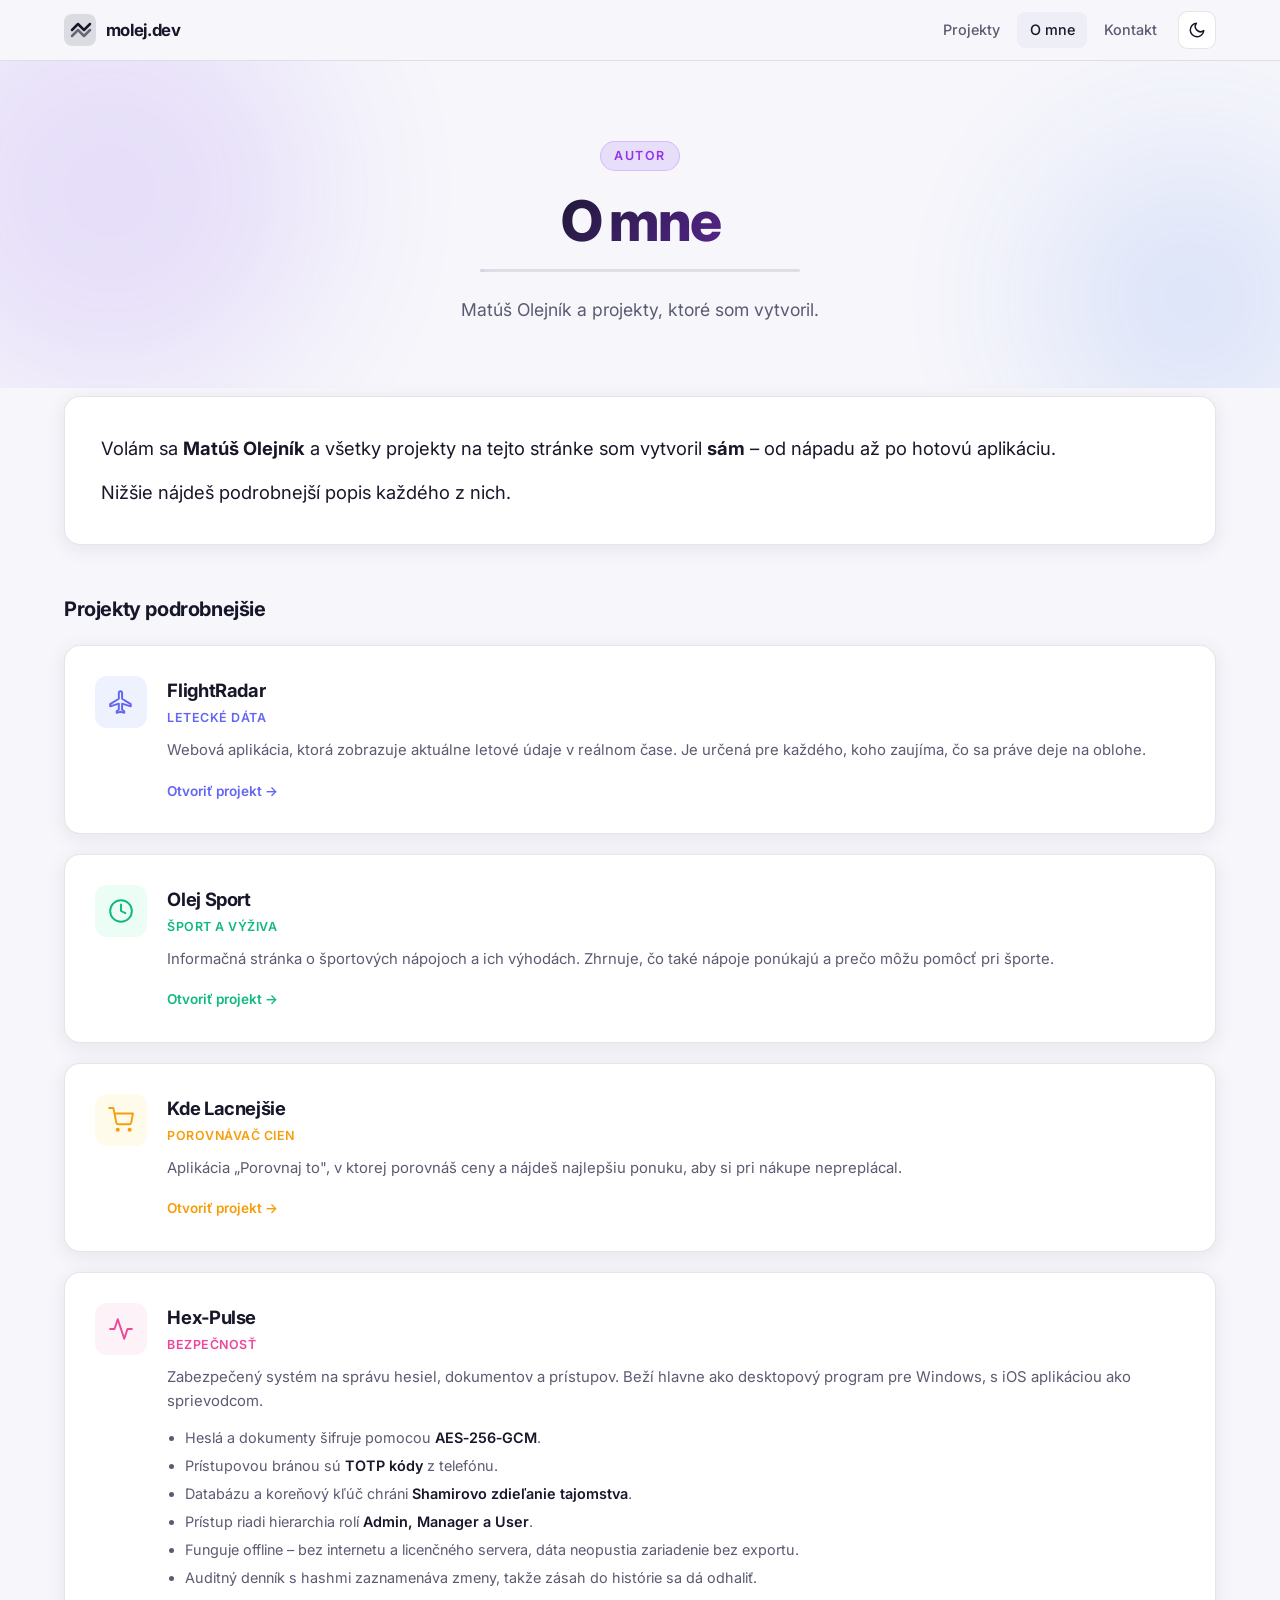
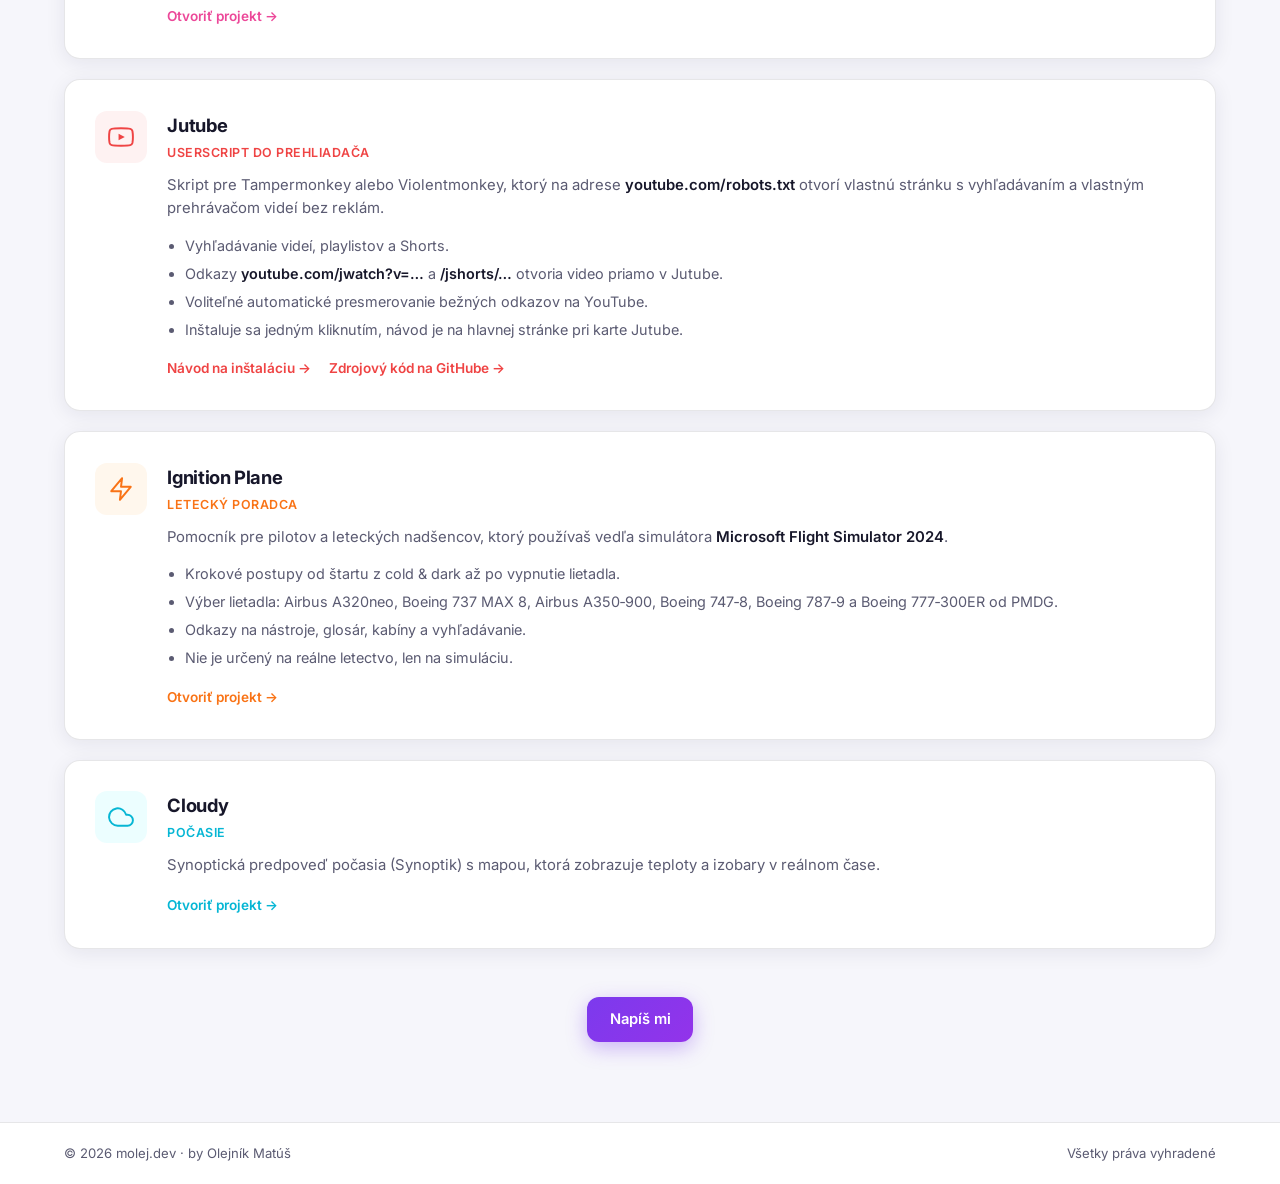
==== o-mne.html @ e2f73e8f "Move About to its own page with detailed project descriptions Co-Authored-By: Claude Sonnet 5.5 <nor" ====
<!DOCTYPE html>
<html lang="sk">
<head>
  <meta charset="UTF-8">
  <meta name="viewport" content="width=device-width, initial-scale=1">
  <title>O mne | molej.dev</title>
  <meta name="description" content="Matúš Olejník – autor všetkých projektov na molej.dev. Podrobný popis každého projektu.">
  <meta name="theme-color" content="#0f0f13">
  <script src="theme.js"></script>
  <link rel="icon" type="image/svg+xml" href="favicon.svg">
  <link rel="stylesheet" href="style.css">
  <link rel="preconnect" href="https://fonts.googleapis.com">
  <link href="https://fonts.googleapis.com/css2?family=Inter:wght@400;500;600;700;800&display=swap" rel="stylesheet">
</head>
<body class="about-page">

  <header>
    <div class="header-inner">
      <a class="header-logo" href="index.html" aria-label="molej.dev – domov">
        <svg width="32" height="32" viewBox="0 0 32 32" fill="none" xmlns="http://www.w3.org/2000/svg">
          <rect width="32" height="32" rx="8" fill="white" fill-opacity="0.15"/>
          <path d="M8 16L14 10L20 16L26 10" stroke="white" stroke-width="2.5" stroke-linecap="round" stroke-linejoin="round"/>
          <path d="M8 22L14 16L20 22L26 16" stroke="white" stroke-width="2.5" stroke-linecap="round" stroke-linejoin="round" opacity="0.6"/>
        </svg>
        <span>molej.dev</span>
      </a>
      <div class="header-right">
        <nav class="header-nav" aria-label="Hlavná navigácia">
          <a href="index.html#projekty">Projekty</a>
          <a href="o-mne.html" aria-current="page">O mne</a>
          <a href="index.html#kontakt">Kontakt</a>
        </nav>
        <button type="button" class="theme-toggle" id="theme-toggle" aria-label="Prepnúť svetlý/tmavý režim" title="Prepnúť svetlý/tmavý režim">
          <svg class="icon-sun" viewBox="0 0 24 24" fill="none" stroke="currentColor" stroke-width="2" stroke-linecap="round" stroke-linejoin="round">
            <circle cx="12" cy="12" r="4"/>
            <path d="M12 2v2M12 20v2M4.93 4.93l1.41 1.41M17.66 17.66l1.41 1.41M2 12h2M20 12h2M4.93 19.07l1.41-1.41M17.66 6.34l1.41-1.41"/>
          </svg>
          <svg class="icon-moon" viewBox="0 0 24 24" fill="none" stroke="currentColor" stroke-width="2" stroke-linecap="round" stroke-linejoin="round">
            <path d="M21 12.8A9 9 0 1 1 11.2 3a7 7 0 0 0 9.8 9.8z"/>
          </svg>
        </button>
      </div>
    </div>
  </header>

  <section class="hero">
    <div class="hero-inner">
      <p class="hero-label">Autor</p>
      <h1 class="hero-title">O mne</h1>
      <div class="pulse-line" aria-hidden="true"></div>
      <p class="hero-sub">Matúš Olejník a projekty, ktoré som vytvoril.</p>
    </div>
    <div class="hero-blob blob1"></div>
    <div class="hero-blob blob2"></div>
  </section>

  <main>
    <div class="container">

      <div class="about-box">
        <p class="about-lead">Volám sa <strong>Matúš Olejník</strong> a všetky projekty na tejto stránke som vytvoril <strong>sám</strong> – od nápadu až po hotovú aplikáciu.</p>
        <p class="about-lead">Nižšie nájdeš podrobnejší popis každého z nich.</p>
      </div>

      <h2 class="section-title">Projekty podrobnejšie</h2>

      <div class="detail-list">

        <!-- FlightRadar -->
        <article class="detail" id="flightradar" style="--icon-color: #6366f1;">
          <div class="card-icon" style="--icon-color: #6366f1; --icon-bg: #eef2ff;">
            <svg viewBox="0 0 24 24" fill="none" stroke="currentColor" stroke-width="1.8" stroke-linecap="round" stroke-linejoin="round">
              <path d="M21 16v-2l-8-5V3.5a1.5 1.5 0 0 0-3 0V9l-8 5v2l8-2.5V19l-2 1.5V22l3.5-1 3.5 1v-1.5L13 19v-5.5l8 2.5z"/>
            </svg>
          </div>
          <div>
            <h3>FlightRadar</h3>
            <span class="detail-tag">Letecké dáta</span>
            <p>Webová aplikácia, ktorá zobrazuje aktuálne letové údaje v reálnom čase. Je určená pre každého, koho zaujíma, čo sa práve deje na oblohe.</p>
            <div class="detail-links">
              <a class="card-link" href="https://flightradar8.pages.dev" target="_blank" rel="noopener">Otvoriť projekt →</a>
            </div>
          </div>
        </article>

        <!-- Olej Sport -->
        <article class="detail" id="olej-sport" style="--icon-color: #10b981;">
          <div class="card-icon" style="--icon-color: #10b981; --icon-bg: #ecfdf5;">
            <svg viewBox="0 0 24 24" fill="none" stroke="currentColor" stroke-width="1.8" stroke-linecap="round" stroke-linejoin="round">
              <path d="M12 2C6.48 2 2 6.48 2 12s4.48 10 10 10 10-4.48 10-10S17.52 2 12 2z"/>
              <path d="M12 6v6l4 2"/>
            </svg>
          </div>
          <div>
            <h3>Olej Sport</h3>
            <span class="detail-tag">Šport a výživa</span>
            <p>Informačná stránka o športových nápojoch a ich výhodách. Zhrnuje, čo také nápoje ponúkajú a prečo môžu pomôcť pri športe.</p>
            <div class="detail-links">
              <a class="card-link" href="https://olejsport.pages.dev" target="_blank" rel="noopener">Otvoriť projekt →</a>
            </div>
          </div>
        </article>

        <!-- Kde Lacnejšie -->
        <article class="detail" id="kde-lacnejsie" style="--icon-color: #f59e0b;">
          <div class="card-icon" style="--icon-color: #f59e0b; --icon-bg: #fffbeb;">
            <svg viewBox="0 0 24 24" fill="none" stroke="currentColor" stroke-width="1.8" stroke-linecap="round" stroke-linejoin="round">
              <circle cx="9" cy="21" r="1"/><circle cx="20" cy="21" r="1"/>
              <path d="M1 1h4l2.68 13.39a2 2 0 0 0 2 1.61h9.72a2 2 0 0 0 2-1.61L23 6H6"/>
            </svg>
          </div>
          <div>
            <h3>Kde Lacnejšie</h3>
            <span class="detail-tag">Porovnávač cien</span>
            <p>Aplikácia „Porovnaj to", v ktorej porovnáš ceny a nájdeš najlepšiu ponuku, aby si pri nákupe nepreplácal.</p>
            <div class="detail-links">
              <a class="card-link" href="https://porovnajto.pages.dev" target="_blank" rel="noopener">Otvoriť projekt →</a>
            </div>
          </div>
        </article>

        <!-- Hex-Pulse -->
        <article class="detail" id="hex-pulse" style="--icon-color: #ec4899;">
          <div class="card-icon" style="--icon-color: #ec4899; --icon-bg: #fdf2f8;">
            <svg viewBox="0 0 24 24" fill="none" stroke="currentColor" stroke-width="1.8" stroke-linecap="round" stroke-linejoin="round">
              <polyline points="22 12 18 12 15 21 9 3 6 12 2 12"/>
            </svg>
          </div>
          <div>
            <h3>Hex‑Pulse</h3>
            <span class="detail-tag">Bezpečnosť</span>
            <p>Zabezpečený systém na správu hesiel, dokumentov a prístupov. Beží hlavne ako desktopový program pre Windows, s iOS aplikáciou ako sprievodcom.</p>
            <ul>
              <li>Heslá a dokumenty šifruje pomocou <strong>AES‑256‑GCM</strong>.</li>
              <li>Prístupovou bránou sú <strong>TOTP kódy</strong> z telefónu.</li>
              <li>Databázu a koreňový kľúč chráni <strong>Shamirovo zdieľanie tajomstva</strong>.</li>
              <li>Prístup riadi hierarchia rolí <strong>Admin, Manager a User</strong>.</li>
              <li>Funguje offline – bez internetu a licenčného servera, dáta neopustia zariadenie bez exportu.</li>
              <li>Auditný denník s hashmi zaznamenáva zmeny, takže zásah do histórie sa dá odhaliť.</li>
            </ul>
            <div class="detail-links">
              <a class="card-link" href="https://hexpulse.pages.dev" target="_blank" rel="noopener">Otvoriť projekt →</a>
            </div>
          </div>
        </article>

        <!-- Jutube -->
        <article class="detail" id="jutube" style="--icon-color: #ef4444;">
          <div class="card-icon" style="--icon-color: #ef4444; --icon-bg: #fef2f2;">
            <svg viewBox="0 0 24 24" fill="none" stroke="currentColor" stroke-width="1.8" stroke-linecap="round" stroke-linejoin="round">
              <path d="M22.54 6.42a2.78 2.78 0 0 0-1.95-1.96C18.88 4 12 4 12 4s-6.88 0-8.59.46A2.78 2.78 0 0 0 1.46 6.42 29 29 0 0 0 1 12a29 29 0 0 0 .46 5.58 2.78 2.78 0 0 0 1.95 1.96C5.12 20 12 20 12 20s6.88 0 8.59-.46a2.78 2.78 0 0 0 1.95-1.96A29 29 0 0 0 23 12a29 29 0 0 0-.46-5.58z"/>
              <polygon points="9.75 15.02 15.5 12 9.75 8.98 9.75 15.02" fill="currentColor" stroke="none"/>
            </svg>
          </div>
          <div>
            <h3>Jutube</h3>
            <span class="detail-tag">Userscript do prehliadača</span>
            <p>Skript pre Tampermonkey alebo Violentmonkey, ktorý na adrese <strong>youtube.com/robots.txt</strong> otvorí vlastnú stránku s vyhľadávaním a vlastným prehrávačom videí bez reklám.</p>
            <ul>
              <li>Vyhľadávanie videí, playlistov a Shorts.</li>
              <li>Odkazy <strong>youtube.com/jwatch?v=…</strong> a <strong>/jshorts/…</strong> otvoria video priamo v Jutube.</li>
              <li>Voliteľné automatické presmerovanie bežných odkazov na YouTube.</li>
              <li>Inštaluje sa jedným kliknutím, návod je na hlavnej stránke pri karte Jutube.</li>
            </ul>
            <div class="detail-links">
              <a class="card-link" href="index.html#projekty">Návod na inštaláciu →</a>
              <a class="card-link" href="https://github.com/sewoofnk/JUTUBE" target="_blank" rel="noopener">Zdrojový kód na GitHube →</a>
            </div>
          </div>
        </article>

        <!-- Ignition Plane -->
        <article class="detail" id="ignition-plane" style="--icon-color: #f97316;">
          <div class="card-icon" style="--icon-color: #f97316; --icon-bg: #fff7ed;">
            <svg viewBox="0 0 24 24" fill="none" stroke="currentColor" stroke-width="1.8" stroke-linecap="round" stroke-linejoin="round">
              <path d="M13 2L3 14h9l-1 8 10-12h-9l1-8z"/>
            </svg>
          </div>
          <div>
            <h3>Ignition Plane</h3>
            <span class="detail-tag">Letecký poradca</span>
            <p>Pomocník pre pilotov a leteckých nadšencov, ktorý používaš vedľa simulátora <strong>Microsoft Flight Simulator 2024</strong>.</p>
            <ul>
              <li>Krokové postupy od štartu z cold &amp; dark až po vypnutie lietadla.</li>
              <li>Výber lietadla: Airbus A320neo, Boeing 737 MAX 8, Airbus A350‑900, Boeing 747‑8, Boeing 787‑9 a Boeing 777‑300ER od PMDG.</li>
              <li>Odkazy na nástroje, glosár, kabíny a vyhľadávanie.</li>
              <li>Nie je určený na reálne letectvo, len na simuláciu.</li>
            </ul>
            <div class="detail-links">
              <a class="card-link" href="https://ignition8.pages.dev/" target="_blank" rel="noopener">Otvoriť projekt →</a>
            </div>
          </div>
        </article>

        <!-- Cloudy -->
        <article class="detail" id="cloudy" style="--icon-color: #06b6d4;">
          <div class="card-icon" style="--icon-color: #06b6d4; --icon-bg: #ecfeff;">
            <svg viewBox="0 0 24 24" fill="none" stroke="currentColor" stroke-width="1.8" stroke-linecap="round" stroke-linejoin="round">
              <path d="M18 10h-1.26A8 8 0 1 0 9 20h9a5 5 0 0 0 0-10z"/>
            </svg>
          </div>
          <div>
            <h3>Cloudy</h3>
            <span class="detail-tag">Počasie</span>
            <p>Synoptická predpoveď počasia (Synoptik) s mapou, ktorá zobrazuje teploty a izobary v reálnom čase.</p>
            <div class="detail-links">
              <a class="card-link" href="https://cloudy8.pages.dev/#m=icon_eu&r=latest&l=temperature&lv=sfc&o=isobars&v=19.60,48.70,5.40" target="_blank" rel="noopener">Otvoriť projekt →</a>
            </div>
          </div>
        </article>

      </div>

      <div class="about-cta">
        <a class="btn btn-primary" href="index.html#kontakt">Napíš mi</a>
      </div>

    </div>
  </main>

  <footer>
    <div class="container footer-inner">
      <span>© 2026 molej.dev · by Olejník Matúš</span>
      <span>Všetky práva vyhradené</span>
    </div>
  </footer>

</body>
</html>
---- style.css ----
/* ================================================
   Global reset & base
   ================================================ */
*, *::before, *::after {
  box-sizing: border-box;
  margin: 0;
  padding: 0;
}

:root {
  --clr-bg: #0f0f13;
  --clr-surface: #18181f;
  --clr-surface-2: #21212b;
  --clr-border: rgba(255,255,255,0.07);
  --clr-text: #f1f1f5;
  --clr-muted: #9090a8;
  --clr-accent: #7c3aed;
  --clr-accent-2: #a855f7;
  --radius: 1rem;
  --shadow-card: 0 4px 24px rgba(0,0,0,0.4);
  --shadow-card-hover: 0 16px 40px rgba(0,0,0,0.5);
  --clr-header-bg: rgba(15, 15, 19, 0.85);
  --clr-border-hover: rgba(255,255,255,0.14);
  --clr-line: rgba(255,255,255,0.1);
  --hero-title-from: #fff;
  --pulse-core: #fff;
  --blob-opacity: 0.18;
  color-scheme: dark;
}

:root[data-theme="light"] {
  --clr-bg: #f6f6fb;
  --clr-surface: #ffffff;
  --clr-surface-2: #eeeef6;
  --clr-border: rgba(15,15,35,0.1);
  --clr-text: #17172a;
  --clr-muted: #5b5b72;
  --clr-accent: #7c3aed;
  --clr-accent-2: #9333ea;
  --shadow-card: 0 4px 20px rgba(30,30,70,0.08);
  --shadow-card-hover: 0 16px 36px rgba(30,30,70,0.16);
  --clr-header-bg: rgba(246, 246, 251, 0.85);
  --clr-border-hover: rgba(15,15,35,0.2);
  --clr-line: rgba(15,15,35,0.1);
  --hero-title-from: #17172a;
  --pulse-core: #c084fc;
  --blob-opacity: 0.12;
  color-scheme: light;
}

html {
  scroll-behavior: smooth;
  scroll-padding-top: 80px;
}

body {
  font-family: 'Inter', system-ui, -apple-system, sans-serif;
  background: var(--clr-bg);
  color: var(--clr-text);
  line-height: 1.6;
  min-height: 100vh;
  display: flex;
  flex-direction: column;
}

.container {
  max-width: 1200px;
  margin: 0 auto;
  padding: 0 1.5rem;
}

/* ================================================
   Header
   ================================================ */
header {
  position: sticky;
  top: 0;
  z-index: 100;
  background: var(--clr-header-bg);
  backdrop-filter: blur(14px);
  border-bottom: 1px solid var(--clr-border);
}

.header-inner {
  max-width: 1200px;
  margin: 0 auto;
  padding: 0 1.5rem;
  height: 60px;
  display: flex;
  align-items: center;
}

.header-logo {
  display: flex;
  align-items: center;
  gap: 0.6rem;
  font-weight: 700;
  font-size: 1.05rem;
  color: var(--clr-text);
  letter-spacing: -0.02em;
  text-decoration: none;
}

.header-inner {
  justify-content: space-between;
  gap: 1rem;
}

.header-logo svg rect { fill: currentColor; fill-opacity: 0.12; }
.header-logo svg path { stroke: currentColor; }

.header-right {
  display: flex;
  align-items: center;
  gap: 0.5rem;
}

.header-nav {
  display: flex;
  gap: 0.25rem;
}

.theme-toggle {
  display: inline-flex;
  align-items: center;
  justify-content: center;
  width: 38px;
  height: 38px;
  background: var(--clr-surface);
  border: 1px solid var(--clr-border);
  border-radius: 0.6rem;
  color: var(--clr-text);
  cursor: pointer;
  transition: background 0.2s ease, border-color 0.2s ease;
}

.theme-toggle:hover {
  background: var(--clr-surface-2);
  border-color: var(--clr-border-hover);
}

.theme-toggle svg { width: 18px; height: 18px; }
.theme-toggle .icon-sun { display: none; }
:root[data-theme="dark"] .theme-toggle .icon-sun,
:root:not([data-theme]) .theme-toggle .icon-sun { display: block; }
:root[data-theme="dark"] .theme-toggle .icon-moon,
:root:not([data-theme]) .theme-toggle .icon-moon { display: none; }

.header-nav a {
  font-size: 0.9rem;
  font-weight: 500;
  color: var(--clr-muted);
  text-decoration: none;
  padding: 0.4rem 0.8rem;
  border-radius: 0.5rem;
  transition: color 0.2s ease, background 0.2s ease;
}

.header-nav a:hover {
  color: var(--clr-text);
  background: var(--clr-surface-2);
}

a:focus-visible,
button:focus-visible {
  outline: 2px solid var(--clr-accent-2);
  outline-offset: 3px;
  border-radius: 0.4rem;
}

/* ================================================
   Hero
   ================================================ */
.hero {
  position: relative;
  overflow: hidden;
  padding: 5rem 1.5rem 4rem;
  text-align: center;
}

.hero-inner {
  position: relative;
  z-index: 1;
  max-width: 640px;
  margin: 0 auto;
}

.hero-label {
  display: inline-block;
  font-size: 0.78rem;
  font-weight: 600;
  letter-spacing: 0.12em;
  text-transform: uppercase;
  color: var(--clr-accent-2);
  background: rgba(124, 58, 237, 0.12);
  border: 1px solid rgba(168, 85, 247, 0.25);
  padding: 0.25rem 0.85rem;
  border-radius: 999px;
  margin-bottom: 1.25rem;
}

.hero-title {
  font-size: clamp(2.2rem, 6vw, 3.5rem);
  font-weight: 800;
  letter-spacing: -0.04em;
  line-height: 1.1;
  background: linear-gradient(135deg, var(--hero-title-from) 30%, var(--clr-accent-2));
  -webkit-background-clip: text;
  -webkit-text-fill-color: transparent;
  background-clip: text;
  margin-bottom: 1rem;
}

.hero-sub {
  font-size: clamp(0.98rem, 2.4vw, 1.1rem);
  color: var(--clr-muted);
  max-width: 480px;
  margin: 0 auto;
}

/* Pulse line under the title: a glow travels left -> right every 3 s */
.pulse-line {
  position: relative;
  width: min(320px, 70%);
  height: 3px;
  margin: 0 auto 1.5rem;
  border-radius: 999px;
  background: var(--clr-line);
  overflow: hidden;
}

.pulse-line::after {
  content: '';
  position: absolute;
  top: 0;
  bottom: 0;
  left: 0;
  width: 35%;
  border-radius: inherit;
  background: linear-gradient(90deg, transparent, var(--clr-accent-2), var(--pulse-core), var(--clr-accent-2), transparent);
  box-shadow: 0 0 12px var(--clr-accent-2);
  transform: translateX(-100%);
  animation: pulse-sweep 3s ease-in-out infinite;
}

@keyframes pulse-sweep {
  0%   { transform: translateX(-100%); }
  45%  { transform: translateX(300%); }
  100% { transform: translateX(300%); }
}

.hero-actions {
  display: flex;
  justify-content: center;
  flex-wrap: wrap;
  gap: 0.75rem;
  margin-top: 2rem;
}

.btn {
  display: inline-flex;
  align-items: center;
  justify-content: center;
  font-size: 0.92rem;
  font-weight: 600;
  text-decoration: none;
  padding: 0.7rem 1.4rem;
  border-radius: 0.75rem;
  transition: transform 0.2s ease, filter 0.2s ease, background 0.2s ease;
}

.btn:hover {
  transform: translateY(-2px);
}

.btn-primary {
  color: #fff;
  background: linear-gradient(135deg, var(--clr-accent), var(--clr-accent-2));
  box-shadow: 0 6px 20px rgba(124, 58, 237, 0.35);
}

.btn-primary:hover {
  filter: brightness(1.1);
}

.btn-ghost {
  color: var(--clr-text);
  background: var(--clr-surface);
  border: 1px solid var(--clr-border);
}

.btn-ghost:hover {
  background: var(--clr-surface-2);
}

.hero-stat {
  margin-top: 1.75rem;
  font-size: 0.82rem;
  color: var(--clr-muted);
}

.hero-stat strong {
  color: var(--clr-text);
  font-weight: 700;
}

.section-title {
  font-size: 1.25rem;
  font-weight: 700;
  letter-spacing: -0.02em;
  margin-bottom: 1.25rem;
}

/* About page */
.header-nav a[aria-current="page"] {
  color: var(--clr-text);
  background: var(--clr-surface-2);
}

.about-box {
  background: var(--clr-surface);
  border: 1px solid var(--clr-border);
  border-radius: var(--radius);
  box-shadow: var(--shadow-card);
  padding: clamp(1.4rem, 4vw, 2.25rem);
  max-width: 820px;
}

.about-lead {
  font-size: clamp(1rem, 2.4vw, 1.15rem);
  line-height: 1.65;
}

.about-lead strong,
.about-list strong {
  color: var(--clr-text);
  font-weight: 700;
}

.about-lead + .about-lead {
  margin-top: 0.9rem;
}

.about-page main {
  padding-top: 0.5rem;
}

.about-page .about-box {
  max-width: none;
  margin-bottom: 3rem;
}

.detail-list {
  display: grid;
  gap: 1.25rem;
}

.detail {
  display: grid;
  grid-template-columns: auto 1fr;
  gap: 1.25rem;
  background: var(--clr-surface);
  border: 1px solid var(--clr-border);
  border-radius: var(--radius);
  box-shadow: var(--shadow-card);
  padding: clamp(1.25rem, 3.5vw, 1.9rem);
  scroll-margin-top: 80px;
}

.detail .card-icon {
  margin-bottom: 0;
}

.detail h3 {
  font-size: 1.15rem;
  font-weight: 700;
  letter-spacing: -0.02em;
  margin-bottom: 0.15rem;
}

.detail-tag {
  display: block;
  font-size: 0.78rem;
  font-weight: 600;
  letter-spacing: 0.04em;
  text-transform: uppercase;
  color: var(--icon-color, var(--clr-accent-2));
  margin-bottom: 0.7rem;
}

.detail p {
  font-size: 0.93rem;
  color: var(--clr-muted);
}

.detail ul {
  margin: 0.8rem 0 0 1.1rem;
  font-size: 0.9rem;
  color: var(--clr-muted);
}

.detail li + li {
  margin-top: 0.3rem;
}

.detail strong {
  color: var(--clr-text);
  font-weight: 600;
}

.detail-links {
  display: flex;
  flex-wrap: wrap;
  gap: 1.1rem;
  margin-top: 1.1rem;
}

.about-cta {
  margin-top: 3rem;
  text-align: center;
}

@media (max-width: 600px) {
  .detail {
    grid-template-columns: 1fr;
    gap: 0.9rem;
  }
}

/* Touch devices: no sticky hover, instead a quick press effect */
@media (hover: none) {
  .card:hover {
    transform: none;
    box-shadow: var(--shadow-card);
    border-color: var(--clr-border);
  }

  .card:hover::before {
    opacity: 0;
  }

  .card:hover .card-link {
    gap: 0.35rem;
  }

  a.card {
    transition: transform 0.15s ease, box-shadow 0.15s ease;
  }

  a.card:active {
    transform: perspective(900px) rotateX(var(--rx, 0deg)) rotateY(var(--ry, 0deg)) scale(0.97);
    box-shadow: 0 2px 10px rgba(0,0,0,0.25);
  }

  a.card:active::before {
    opacity: 0.08;
  }

  .btn:hover {
    transform: none;
  }

  .btn:active,
  .download-btn:active,
  .theme-toggle:active {
    transform: scale(0.96);
  }
}

html {
  -webkit-tap-highlight-color: transparent;
}

a.card,
.card-toggle,
.btn,
.theme-toggle,
.contact-submit {
  touch-action: manipulation;
}

/* Lighter effects on small screens (cheaper to render on phones) */
@media (max-width: 600px) {
  .hero-blob {
    filter: blur(50px);
  }

  header {
    backdrop-filter: blur(8px);
  }
}

@media (prefers-reduced-motion: reduce) {
  html { scroll-behavior: auto; }

  .pulse-line::after {
    animation: none;
    transform: translateX(100%);
  }

  .card, .btn { transition: none; }

  a.card:hover,
  a.card:active {
    transform: translateY(-4px);
  }
}

/* Decorative blobs */
.hero-blob {
  position: absolute;
  border-radius: 50%;
  filter: blur(80px);
  opacity: var(--blob-opacity);
  pointer-events: none;
}

.blob1 {
  width: 420px;
  height: 420px;
  background: var(--clr-accent);
  top: -80px;
  left: -100px;
}

.blob2 {
  width: 300px;
  height: 300px;
  background: #2563eb;
  bottom: -60px;
  right: -60px;
}

/* ================================================
   Cards Grid
   ================================================ */
main {
  flex: 1;
  padding-bottom: 5rem;
}

.cards-grid {
  display: grid;
  grid-template-columns: repeat(auto-fill, minmax(280px, 1fr));
  gap: 1.25rem;
}

/* Card = full <a> tag */
.card {
  display: flex;
  flex-direction: column;
  background: var(--clr-surface);
  border: 1px solid var(--clr-border);
  border-radius: var(--radius);
  padding: 1.75rem;
  text-decoration: none;
  color: inherit;
  transition: transform 0.22s ease, box-shadow 0.22s ease, border-color 0.22s ease;
  box-shadow: var(--shadow-card);
  cursor: pointer;
  position: relative;
  overflow: hidden;
}

.card::before {
  content: '';
  position: absolute;
  inset: 0;
  border-radius: var(--radius);
  background: linear-gradient(135deg, var(--icon-color, #7c3aed) 0%, transparent 60%);
  opacity: 0;
  transition: opacity 0.3s ease;
  pointer-events: none;
}

.card:hover {
  transform: translateY(-4px);
  border-color: var(--clr-border-hover);
  box-shadow: var(--shadow-card-hover);
}

.card:hover::before {
  opacity: 0.06;
}

/* Link cards tilt slightly toward the mouse (--rx/--ry set from JS) */
@media (hover: hover) and (pointer: fine) {
  a.card:hover {
    transform: perspective(900px) rotateX(var(--rx, 0deg)) rotateY(var(--ry, 0deg)) translateY(-4px);
  }
}

/* Icon */
.card-icon {
  width: 52px;
  height: 52px;
  border-radius: 0.75rem;
  background: var(--icon-bg, #eef2ff);
  color: var(--icon-color, #6366f1);
  display: flex;
  align-items: center;
  justify-content: center;
  margin-bottom: 1.25rem;
  flex-shrink: 0;
}

.card-icon svg {
  width: 26px;
  height: 26px;
}

/* Body */
.card-body {
  flex: 1;
}

.card-title {
  font-size: 1.05rem;
  font-weight: 700;
  color: var(--clr-text);
  margin-bottom: 0.4rem;
  letter-spacing: -0.02em;
}

.card-desc {
  font-size: 0.9rem;
  color: var(--clr-muted);
  line-height: 1.55;
}

/* Footer link */
.card-footer {
  margin-top: 1.5rem;
  padding-top: 1.25rem;
  border-top: 1px solid var(--clr-border);
}

.card-link {
  display: inline-flex;
  align-items: center;
  gap: 0.35rem;
  font-size: 0.85rem;
  font-weight: 600;
  color: var(--icon-color, #7c3aed);
  transition: gap 0.2s ease;
}

.card:hover .card-link {
  gap: 0.55rem;
}

/* Card with two actions + expandable details */
.card-footer-split {
  display: flex;
  align-items: center;
  justify-content: space-between;
  gap: 1rem;
  flex-wrap: wrap;
}

a.card-link {
  text-decoration: none;
}

a.card-link:hover {
  gap: 0.55rem;
}

.card-toggle {
  background: none;
  border: none;
  font-family: inherit;
  cursor: pointer;
  color: var(--clr-muted);
  position: relative;
  z-index: 1;
}

.card-toggle:hover {
  color: var(--clr-text);
}

.card-toggle .chevron {
  transition: transform 0.25s ease;
}

.card-toggle[aria-expanded="true"] .chevron {
  transform: rotate(180deg);
}

.card-details {
  display: grid;
  grid-template-rows: 0fr;
  transition: grid-template-rows 0.3s ease;
}

.card-details.open {
  grid-template-rows: 1fr;
}

.card-details-inner {
  overflow: hidden;
  min-height: 0;
}

.install-steps {
  margin: 1.1rem 0 1rem 1.2rem;
  font-size: 0.85rem;
  color: var(--clr-muted);
  line-height: 1.55;
}

.install-steps li + li {
  margin-top: 0.4rem;
}

.install-steps strong {
  color: var(--clr-text);
  font-weight: 600;
}

.download-btn {
  display: inline-flex;
  align-items: center;
  gap: 0.45rem;
  font-size: 0.85rem;
  font-weight: 600;
  color: #fff;
  background: var(--icon-color, var(--clr-accent));
  padding: 0.5rem 0.9rem;
  border-radius: 0.6rem;
  text-decoration: none;
  transition: filter 0.2s ease;
}

.download-btn:hover {
  filter: brightness(1.12);
}

/* Contact form */
.contact-form {
  display: flex;
  flex-direction: column;
  gap: 0.4rem;
  padding-top: 1.1rem;
  cursor: default;
}

.contact-form label {
  font-size: 0.8rem;
  font-weight: 600;
  color: var(--clr-muted);
  margin-top: 0.4rem;
}

.contact-form input[type="text"],
.contact-form input[type="email"],
.contact-form textarea {
  width: 100%;
  font: inherit;
  font-size: 0.9rem;
  color: var(--clr-text);
  background: var(--clr-surface-2);
  border: 1px solid var(--clr-border);
  border-radius: 0.6rem;
  padding: 0.55rem 0.75rem;
  resize: vertical;
  position: relative;
  z-index: 1;
}

.contact-form input:focus,
.contact-form textarea:focus {
  outline: none;
  border-color: var(--icon-color, var(--clr-accent));
}

.contact-form .hp {
  position: absolute;
  left: -9999px;
}

.contact-submit {
  align-self: flex-start;
  margin-top: 0.8rem;
  border: none;
  font-family: inherit;
  cursor: pointer;
  position: relative;
  z-index: 1;
}

.contact-submit:disabled {
  opacity: 0.6;
  cursor: wait;
}

.form-status {
  font-size: 0.82rem;
  min-height: 1.2em;
  color: var(--clr-muted);
}

.form-status.ok { color: #10b981; }
.form-status.error { color: #ef4444; }

/* ================================================
   Footer
   ================================================ */
footer {
  background: var(--clr-surface);
  border-top: 1px solid var(--clr-border);
  padding: 1.25rem 0;
}

.footer-inner {
  display: flex;
  align-items: center;
  justify-content: space-between;
  gap: 1rem;
  flex-wrap: wrap;
  font-size: 0.82rem;
  color: var(--clr-muted);
}

/* ================================================
   Responsive
   ================================================ */
@media (max-width: 600px) {
  .hero {
    padding: 3.5rem 1.25rem 3rem;
  }

  .container,
  .header-inner {
    padding: 0 1.1rem;
  }

  .hero-actions {
    flex-direction: column;
    align-items: stretch;
  }

  .card {
    padding: 1.4rem;
  }

  .header-nav a {
    padding: 0.4rem 0.55rem;
  }

  .cards-grid {
    grid-template-columns: 1fr;
    gap: 1rem;
  }

  .footer-inner {
    flex-direction: column;
    text-align: center;
  }
}

@media (min-width: 601px) and (max-width: 900px) {
  .cards-grid {
    grid-template-columns: repeat(2, 1fr);
  }
}
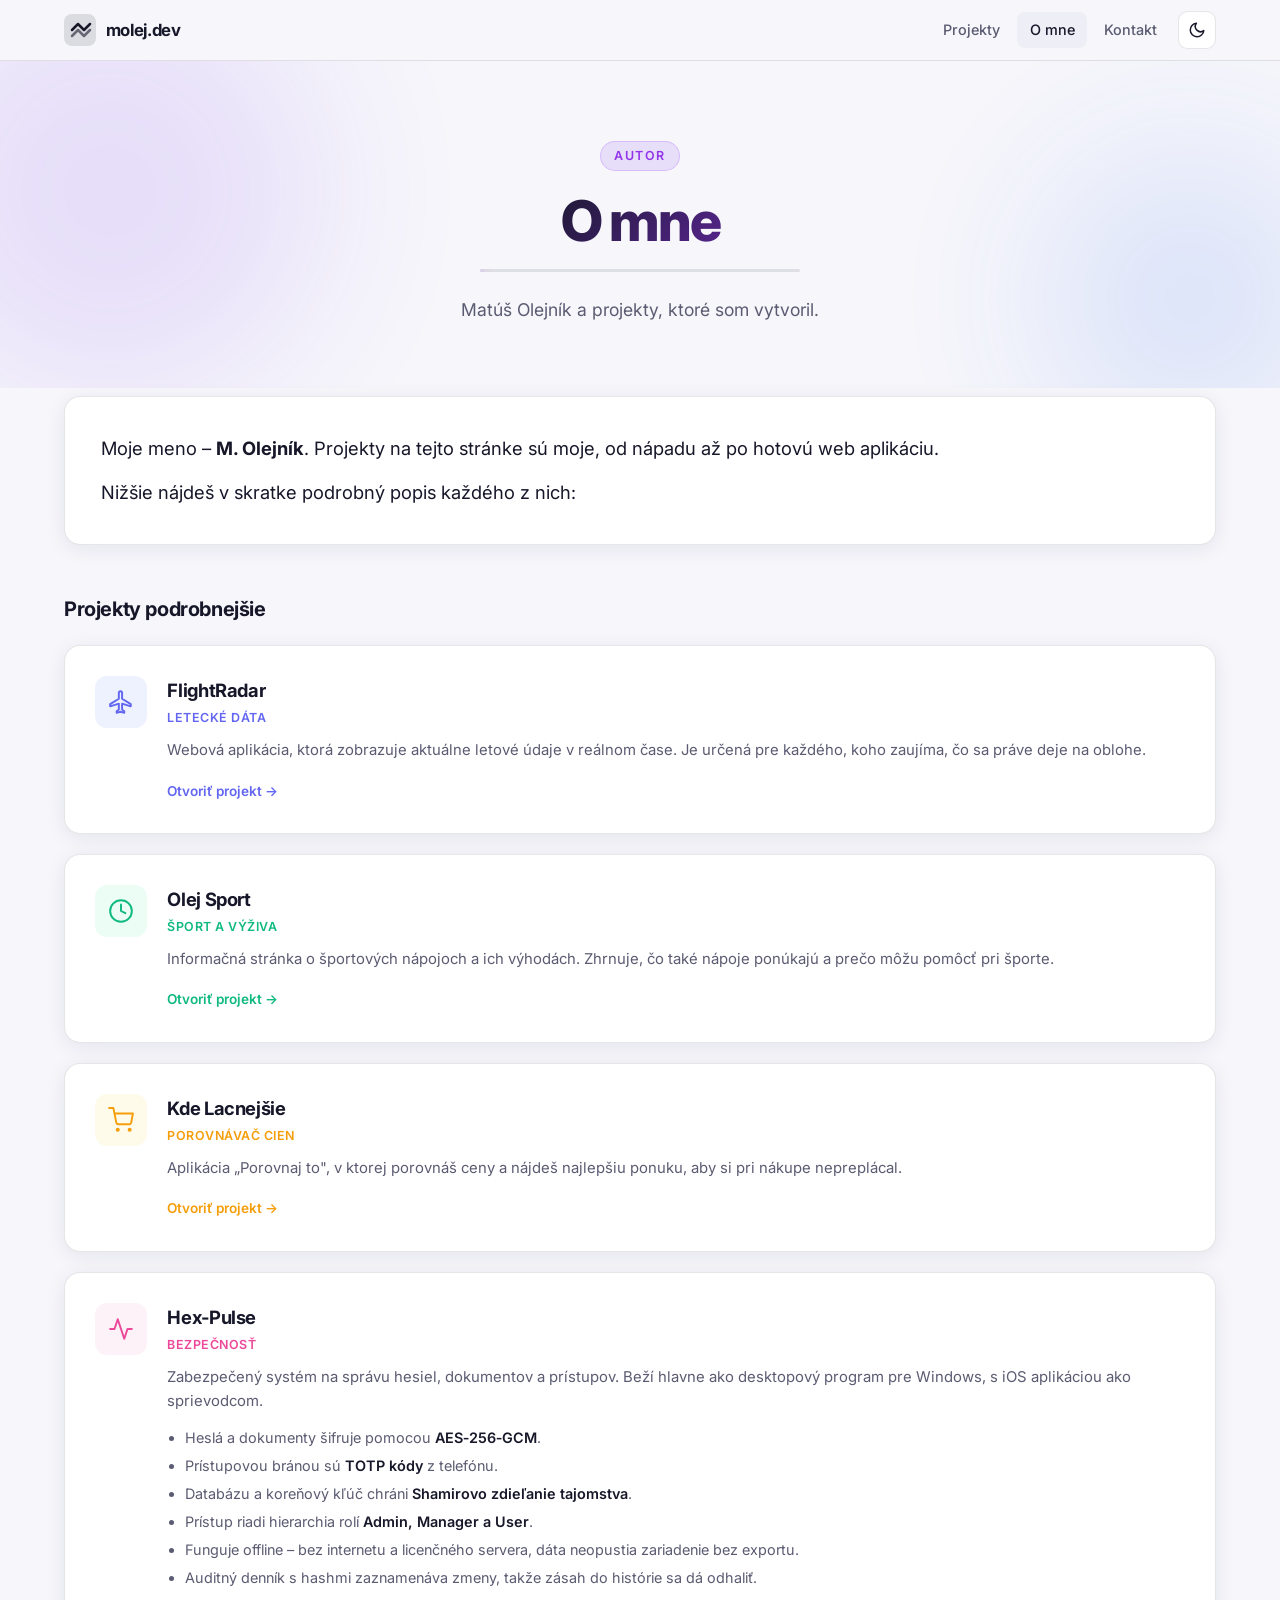
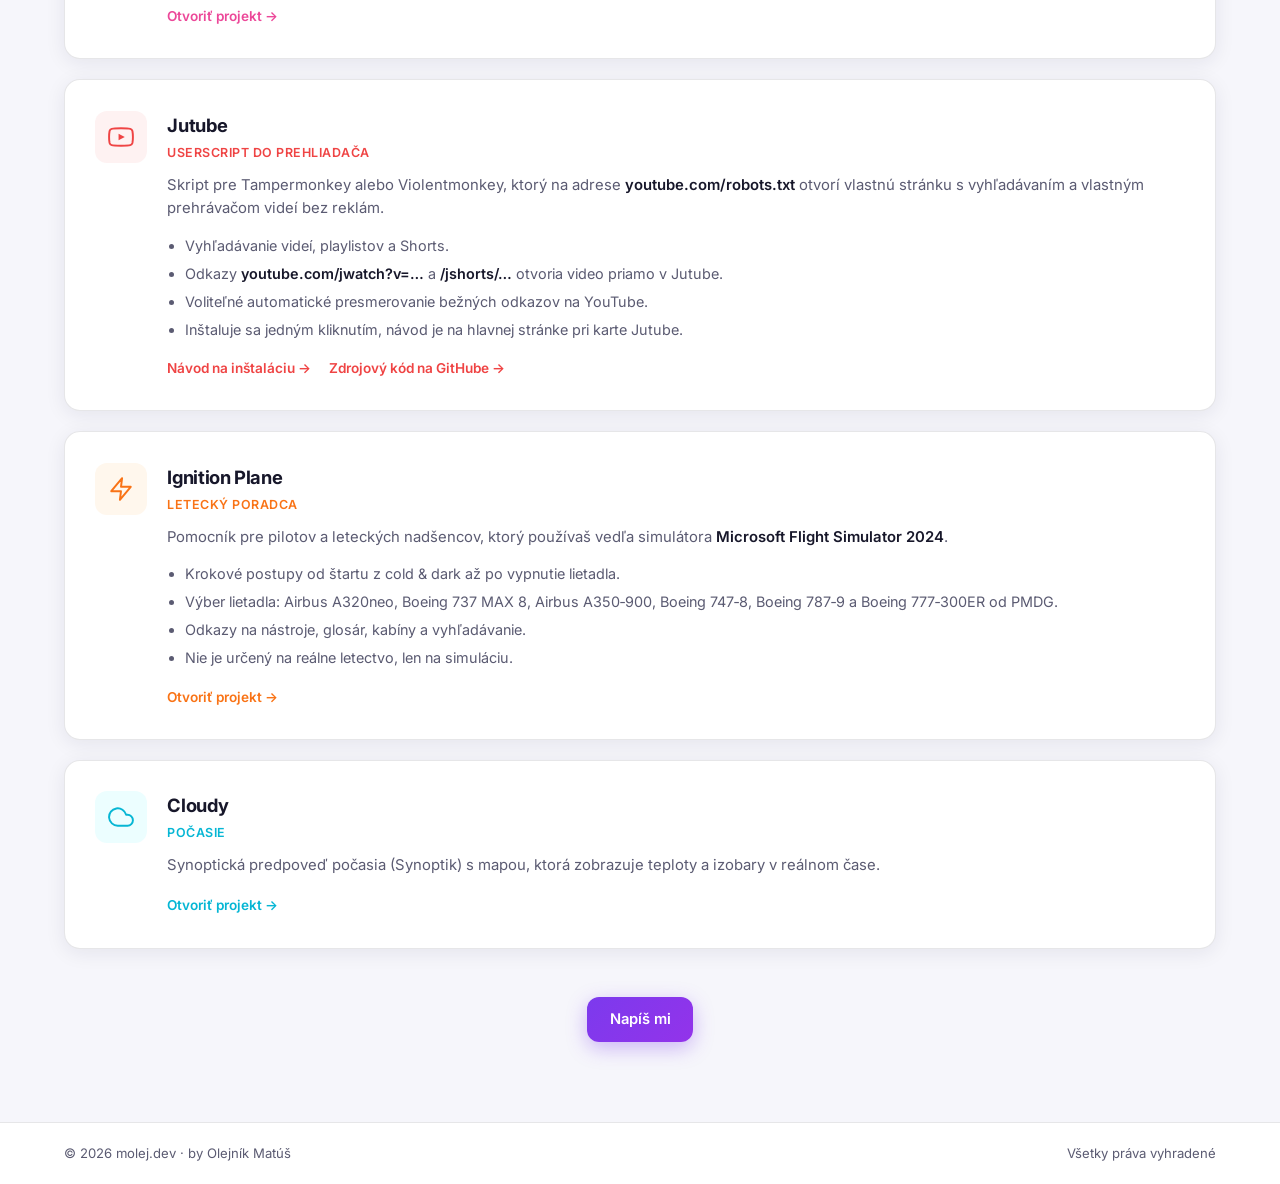
==== commit b9b3064a: "Rewrite About intro text Co-Authored-By: Claude Sonnet 5.5 <noreply@anthropic.com>" ====
--- a/o-mne.html
+++ b/o-mne.html
@@ -58,8 +58,8 @@
     <div class="container">
 
       <div class="about-box">
-        <p class="about-lead">Volám sa <strong>Matúš Olejník</strong> a všetky projekty na tejto stránke som vytvoril <strong>sám</strong> – od nápadu až po hotovú aplikáciu.</p>
-        <p class="about-lead">Nižšie nájdeš podrobnejší popis každého z nich.</p>
+        <p class="about-lead">Moje meno – <strong>M. Olejník</strong>. Projekty na tejto stránke sú moje, od nápadu až po hotovú web aplikáciu.</p>
+        <p class="about-lead">Nižšie nájdeš v skratke podrobný popis každého z nich:</p>
       </div>
 
       <h2 class="section-title">Projekty podrobnejšie</h2>
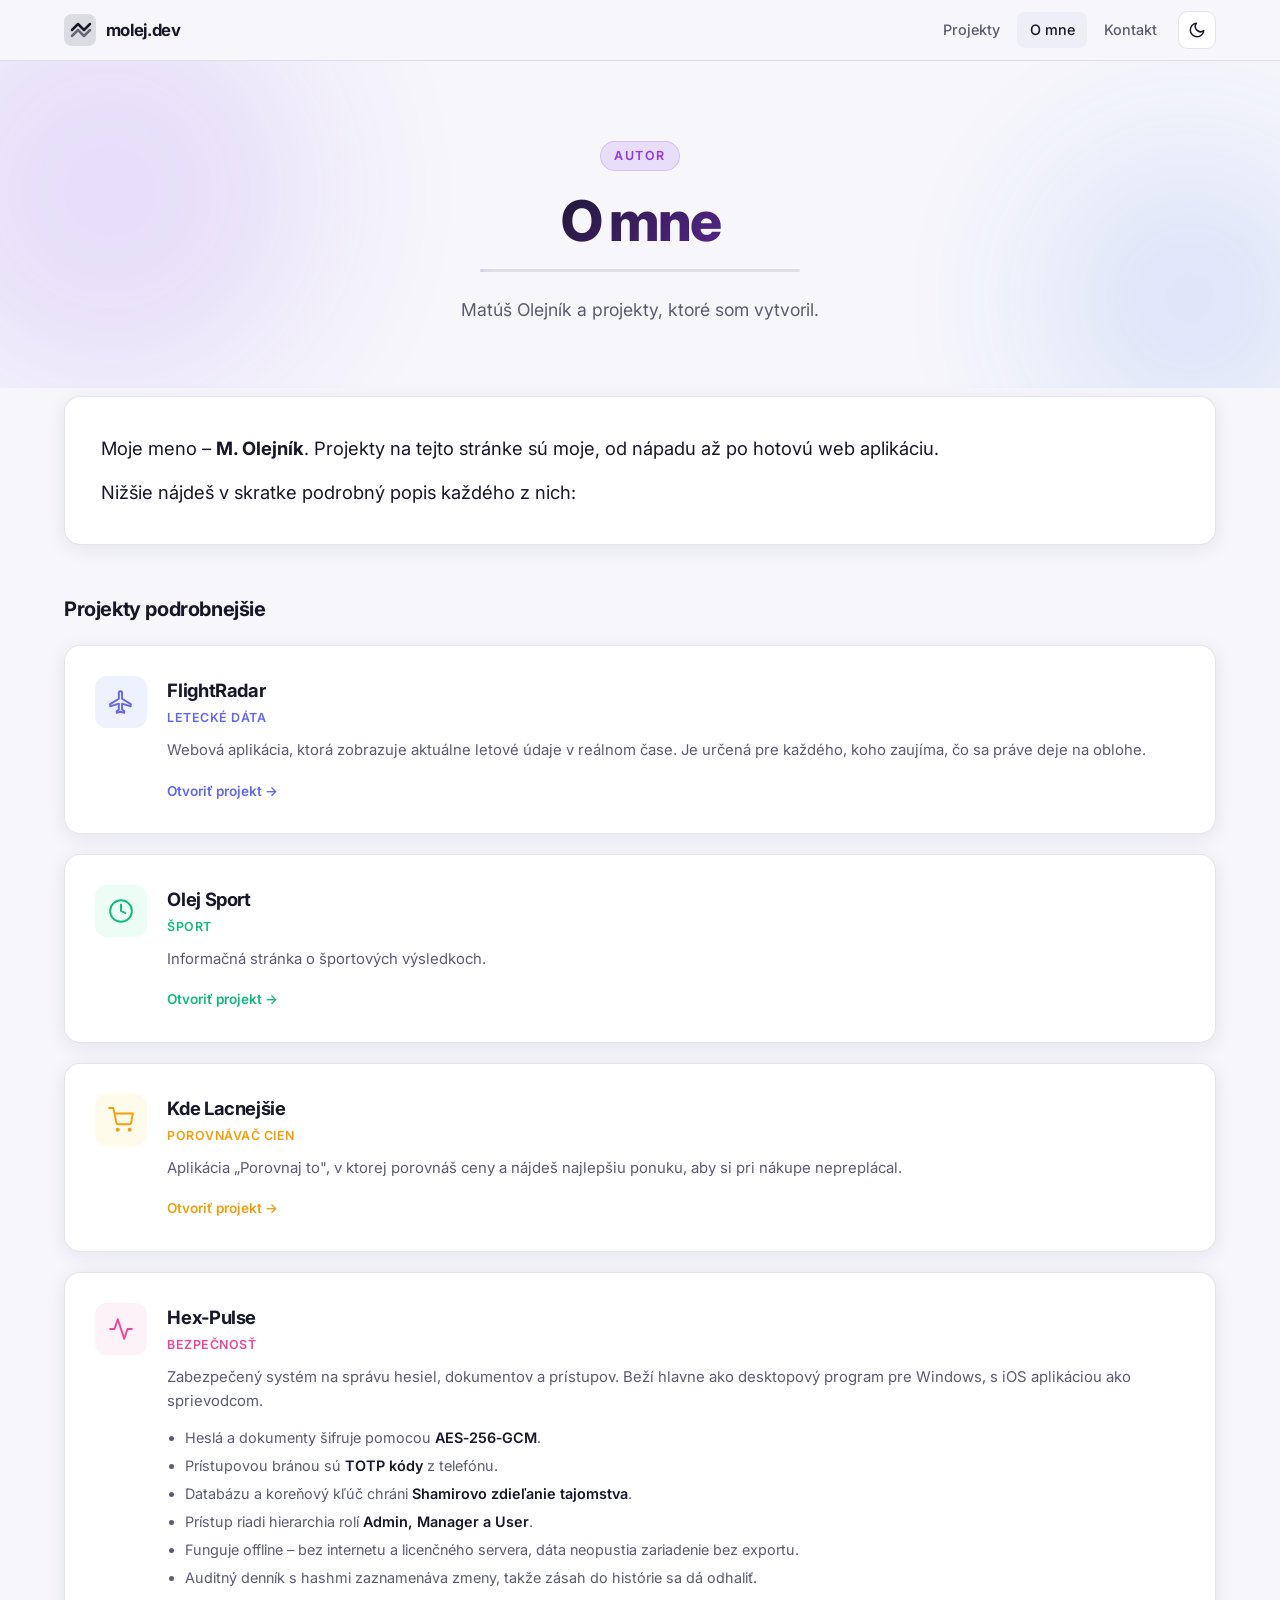
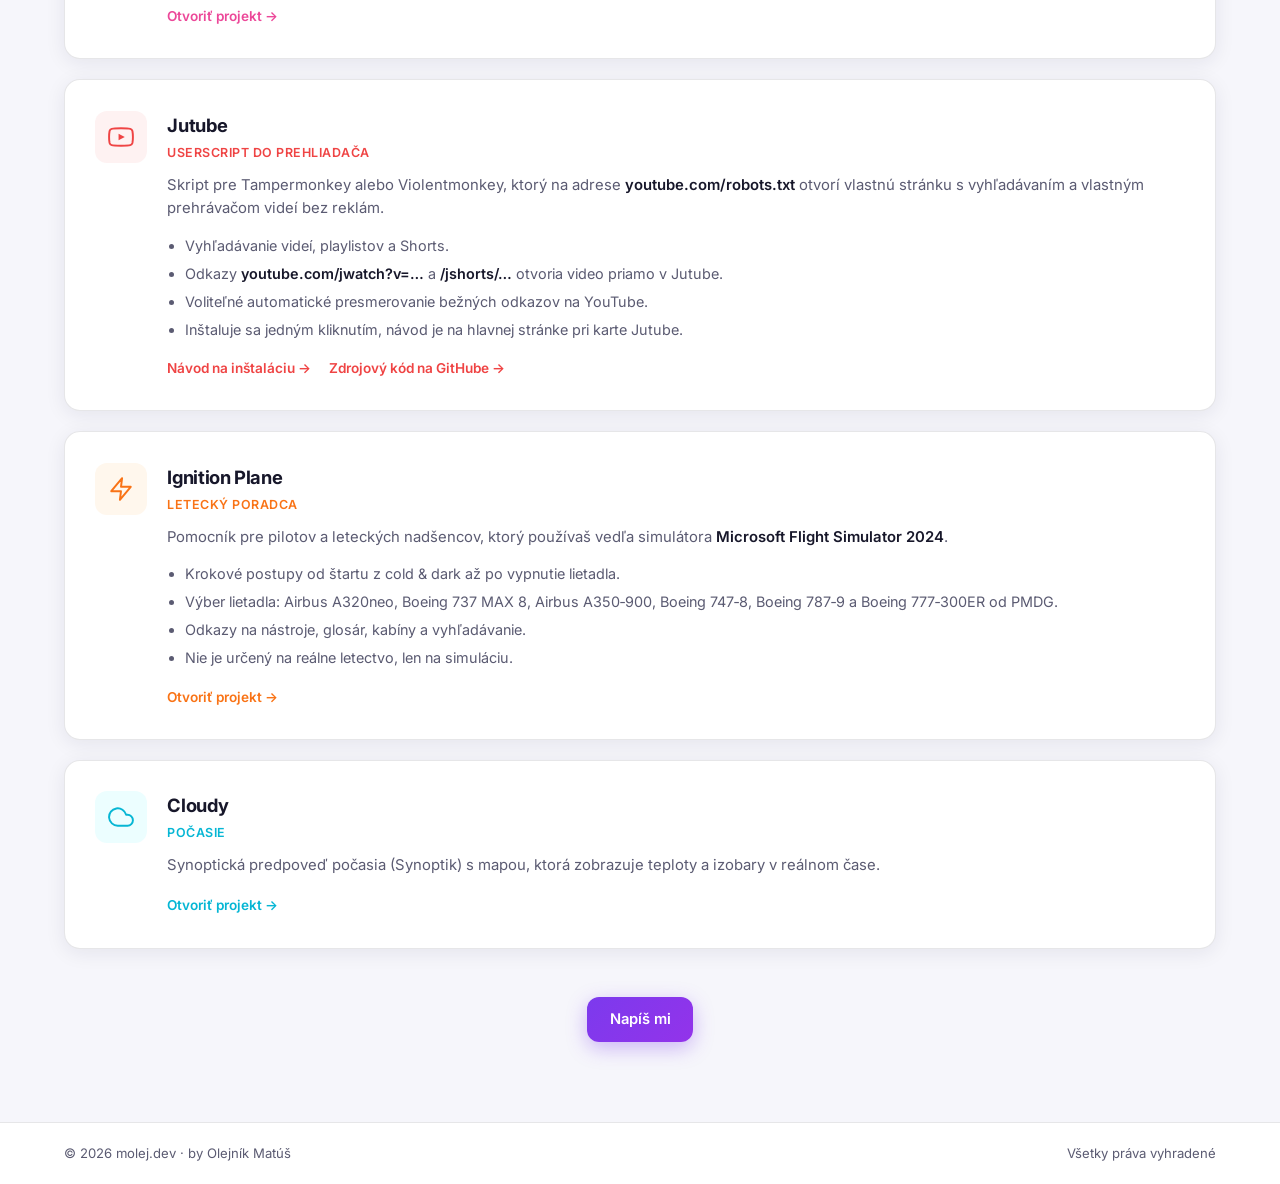
==== commit 482a7c8e: "Update Olej Sport description on About page Co-Authored-By: Claude Sonnet 5.5 <noreply@anthropic.com" ====
--- a/o-mne.html
+++ b/o-mne.html
@@ -93,8 +93,8 @@
           </div>
           <div>
             <h3>Olej Sport</h3>
-            <span class="detail-tag">Šport a výživa</span>
-            <p>Informačná stránka o športových nápojoch a ich výhodách. Zhrnuje, čo také nápoje ponúkajú a prečo môžu pomôcť pri športe.</p>
+            <span class="detail-tag">Šport</span>
+            <p>Informačná stránka o športových výsledkoch.</p>
             <div class="detail-links">
               <a class="card-link" href="https://olejsport.pages.dev" target="_blank" rel="noopener">Otvoriť projekt →</a>
             </div>
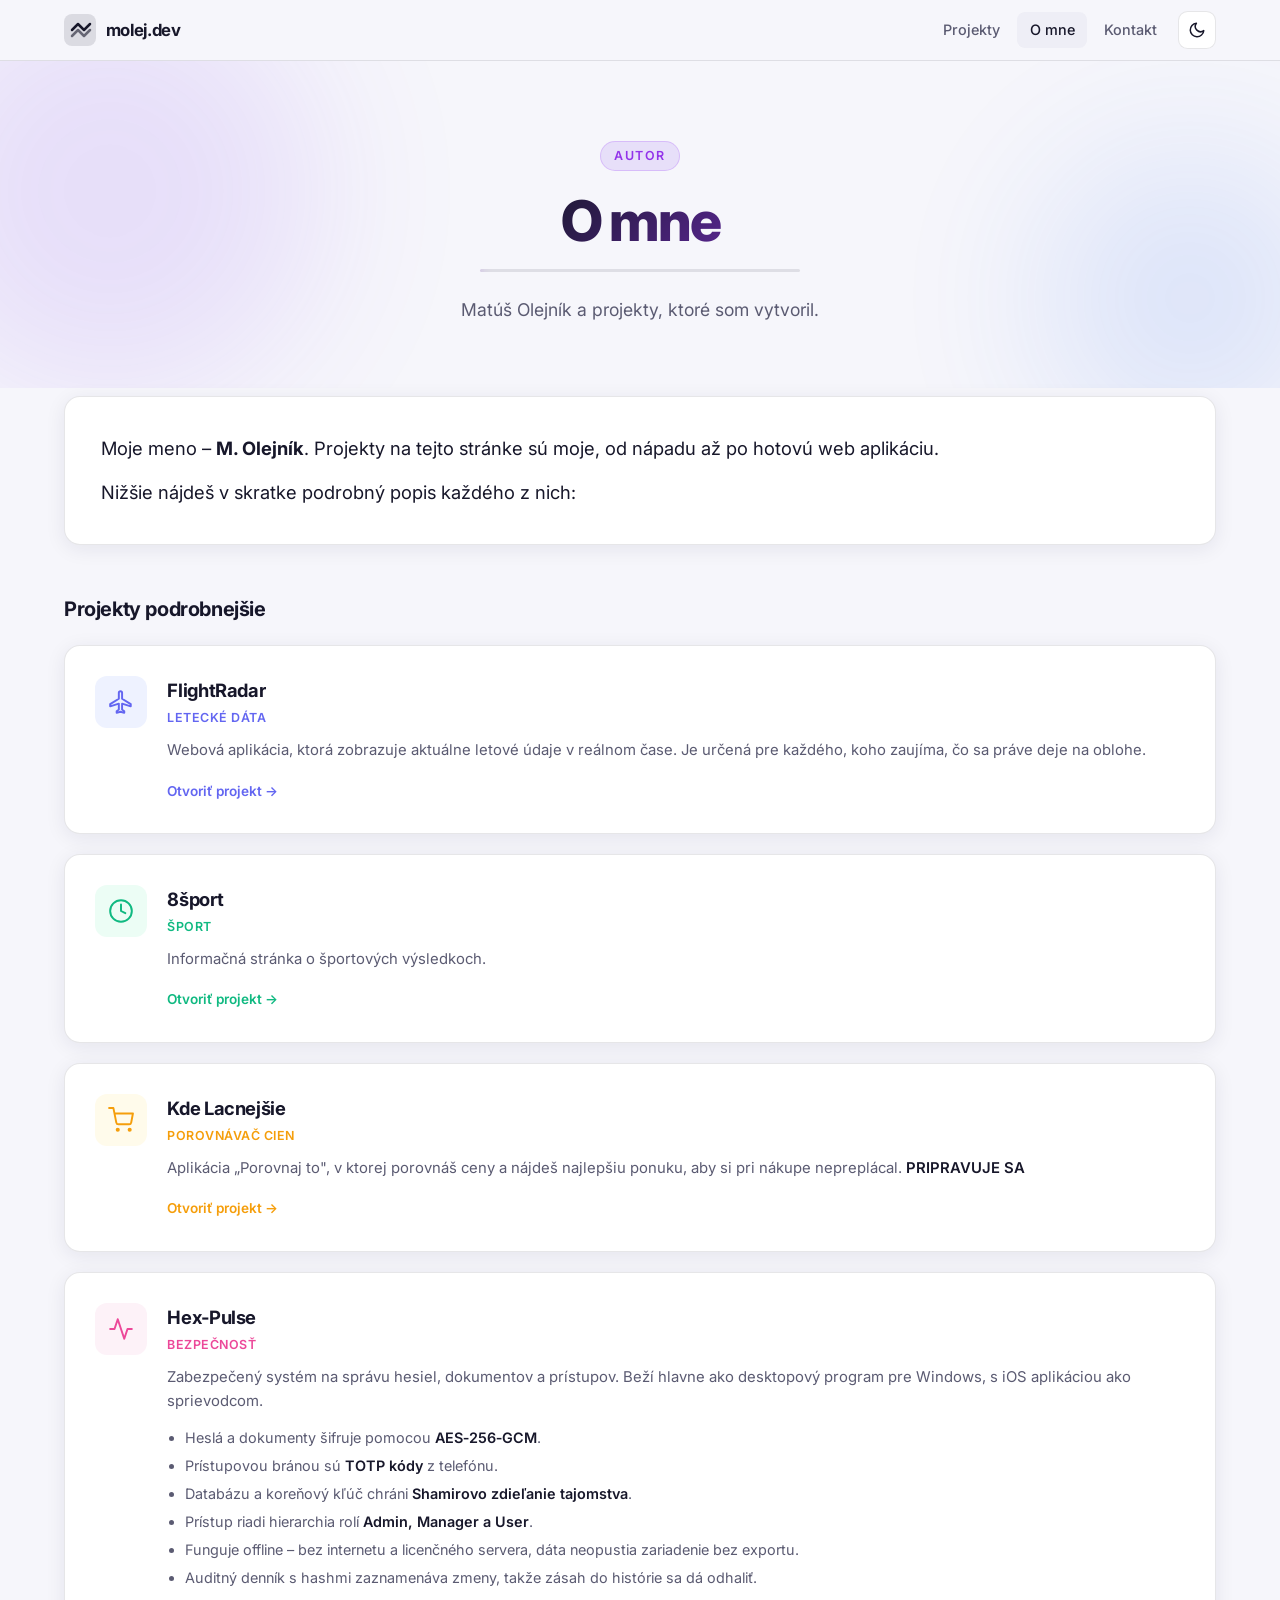
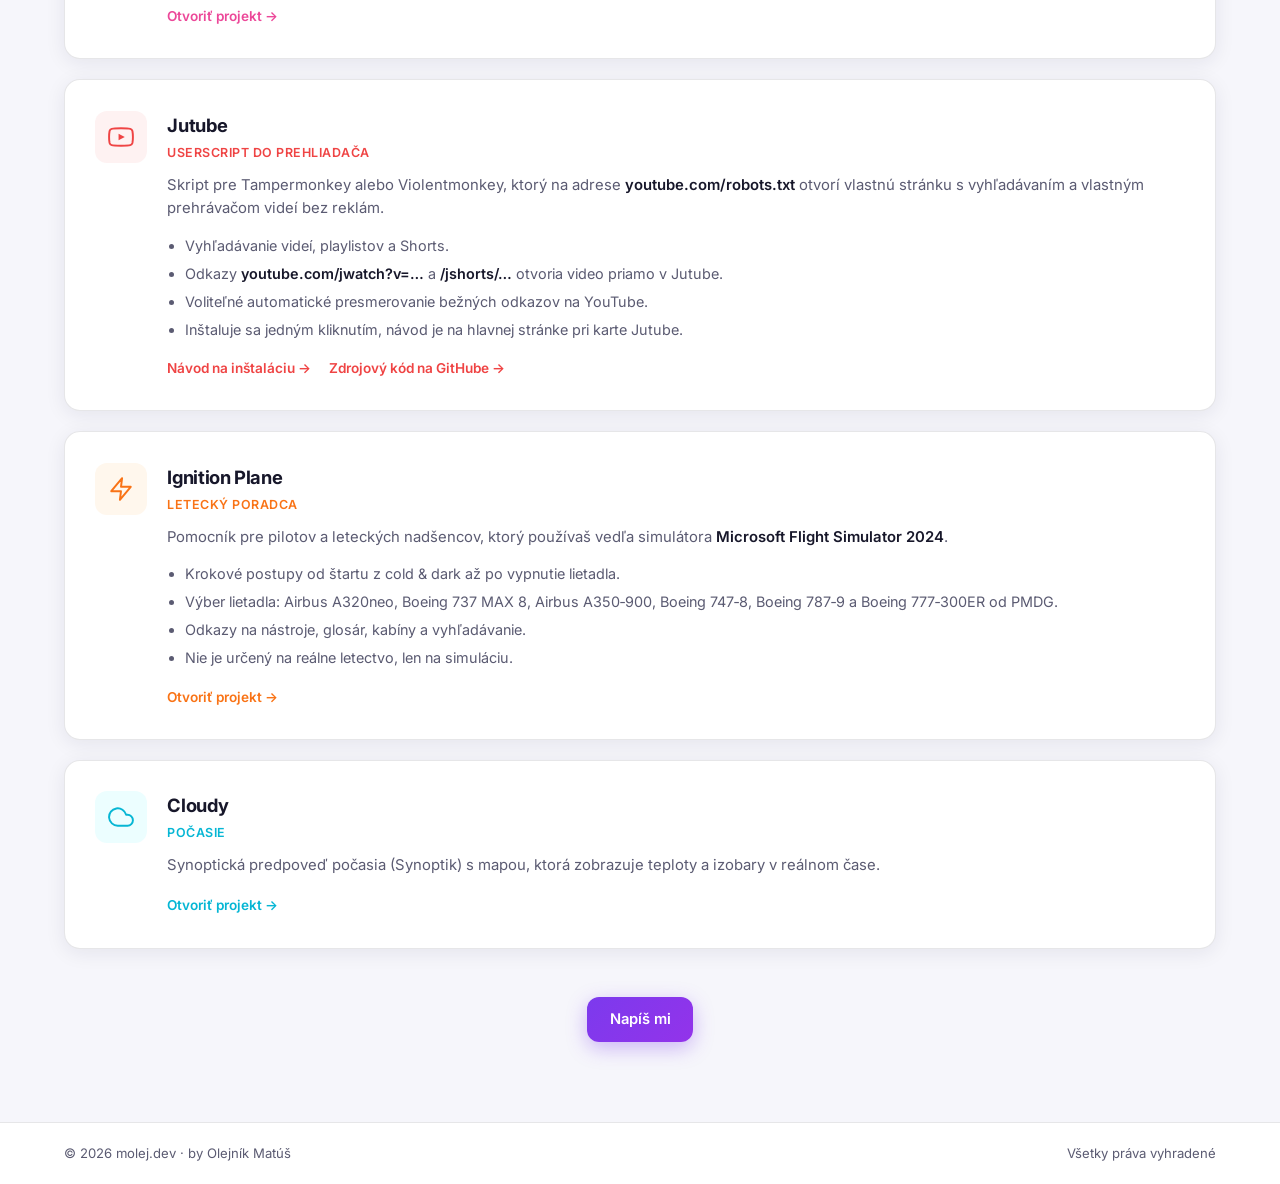
==== commit f9e5b2f8: "Rename Olej Sport to 8šport, mark Kde Lacnejšie as coming soon Co-Authored-By: Claude Sonnet 5.5 <no" ====
--- a/o-mne.html
+++ b/o-mne.html
@@ -83,8 +83,8 @@
           </div>
         </article>
 
-        <!-- Olej Sport -->
-        <article class="detail" id="olej-sport" style="--icon-color: #10b981;">
+        <!-- 8šport -->
+        <article class="detail" id="8sport" style="--icon-color: #10b981;">
           <div class="card-icon" style="--icon-color: #10b981; --icon-bg: #ecfdf5;">
             <svg viewBox="0 0 24 24" fill="none" stroke="currentColor" stroke-width="1.8" stroke-linecap="round" stroke-linejoin="round">
               <path d="M12 2C6.48 2 2 6.48 2 12s4.48 10 10 10 10-4.48 10-10S17.52 2 12 2z"/>
@@ -92,7 +92,7 @@
             </svg>
           </div>
           <div>
-            <h3>Olej Sport</h3>
+            <h3>8šport</h3>
             <span class="detail-tag">Šport</span>
             <p>Informačná stránka o športových výsledkoch.</p>
             <div class="detail-links">
@@ -112,7 +112,7 @@
           <div>
             <h3>Kde Lacnejšie</h3>
             <span class="detail-tag">Porovnávač cien</span>
-            <p>Aplikácia „Porovnaj to", v ktorej porovnáš ceny a nájdeš najlepšiu ponuku, aby si pri nákupe nepreplácal.</p>
+            <p>Aplikácia „Porovnaj to", v ktorej porovnáš ceny a nájdeš najlepšiu ponuku, aby si pri nákupe nepreplácal. <strong>PRIPRAVUJE SA</strong></p>
             <div class="detail-links">
               <a class="card-link" href="https://porovnajto.pages.dev" target="_blank" rel="noopener">Otvoriť projekt →</a>
             </div>
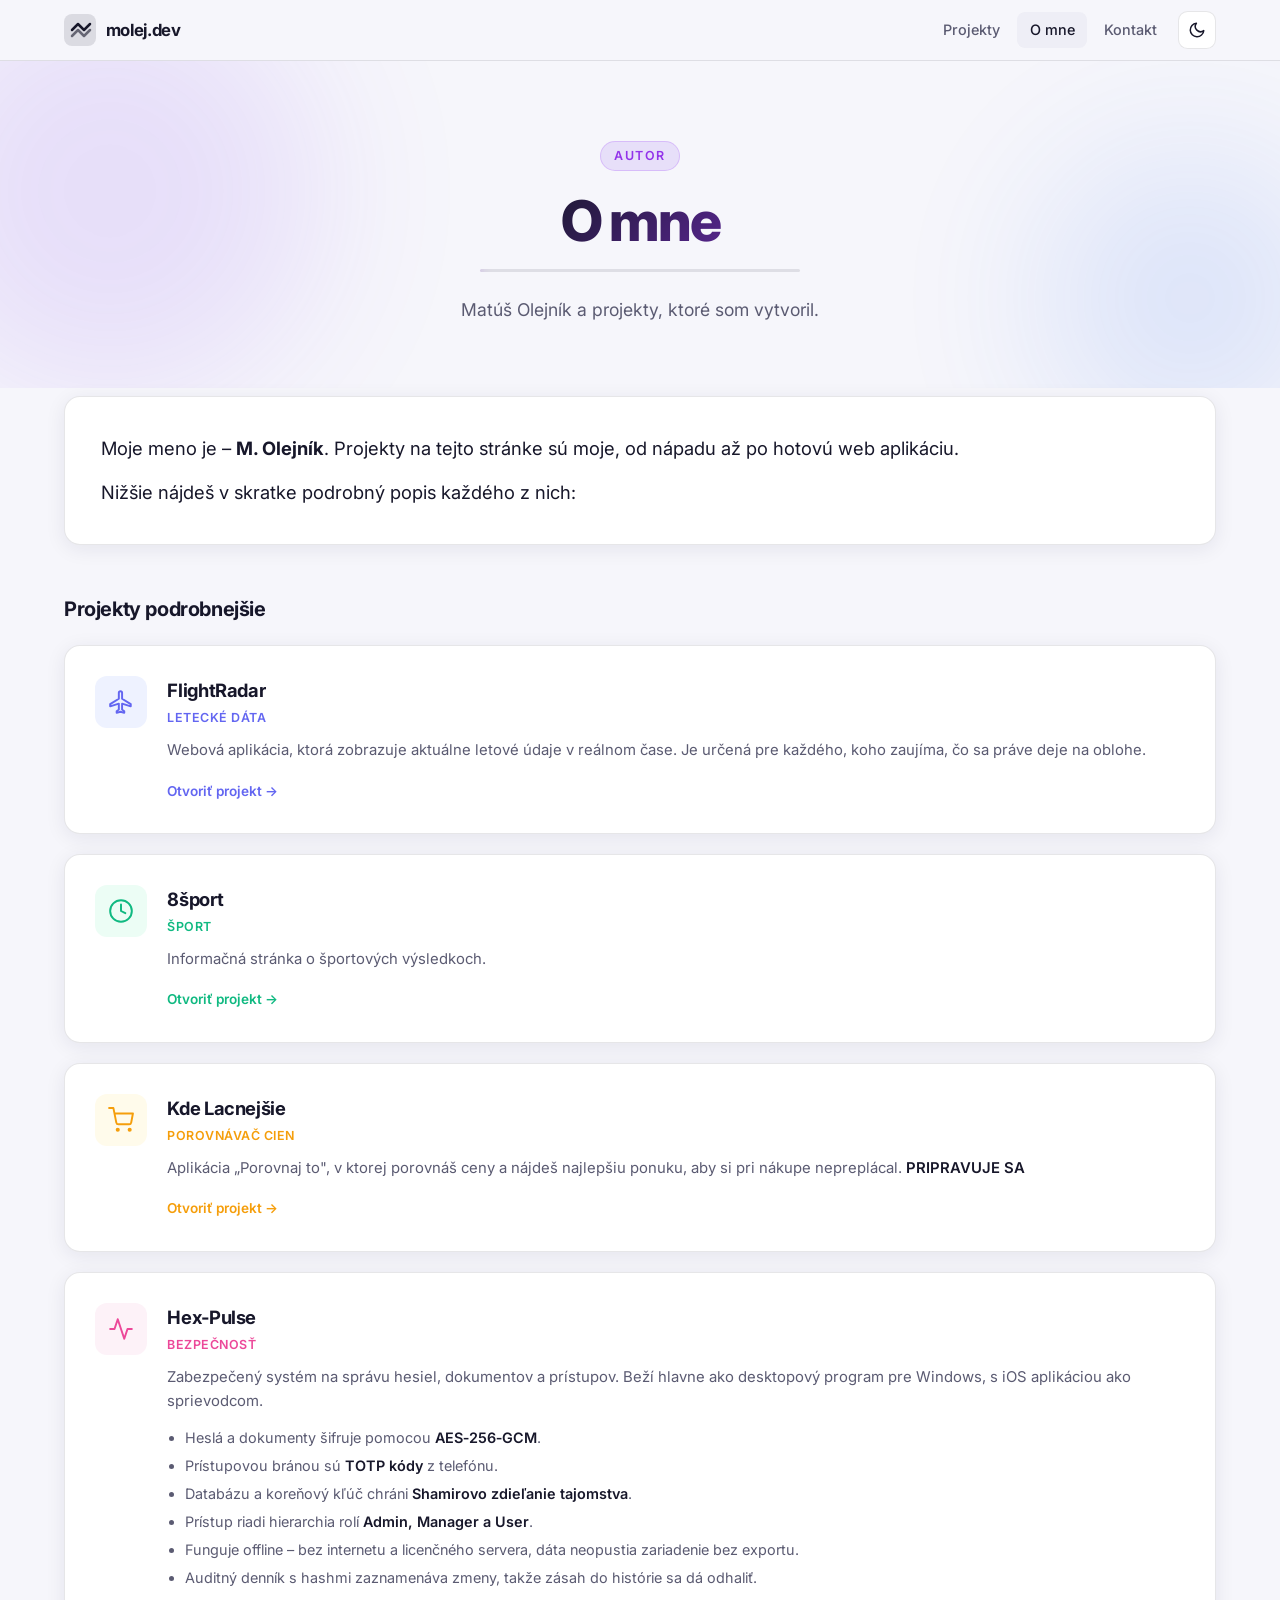
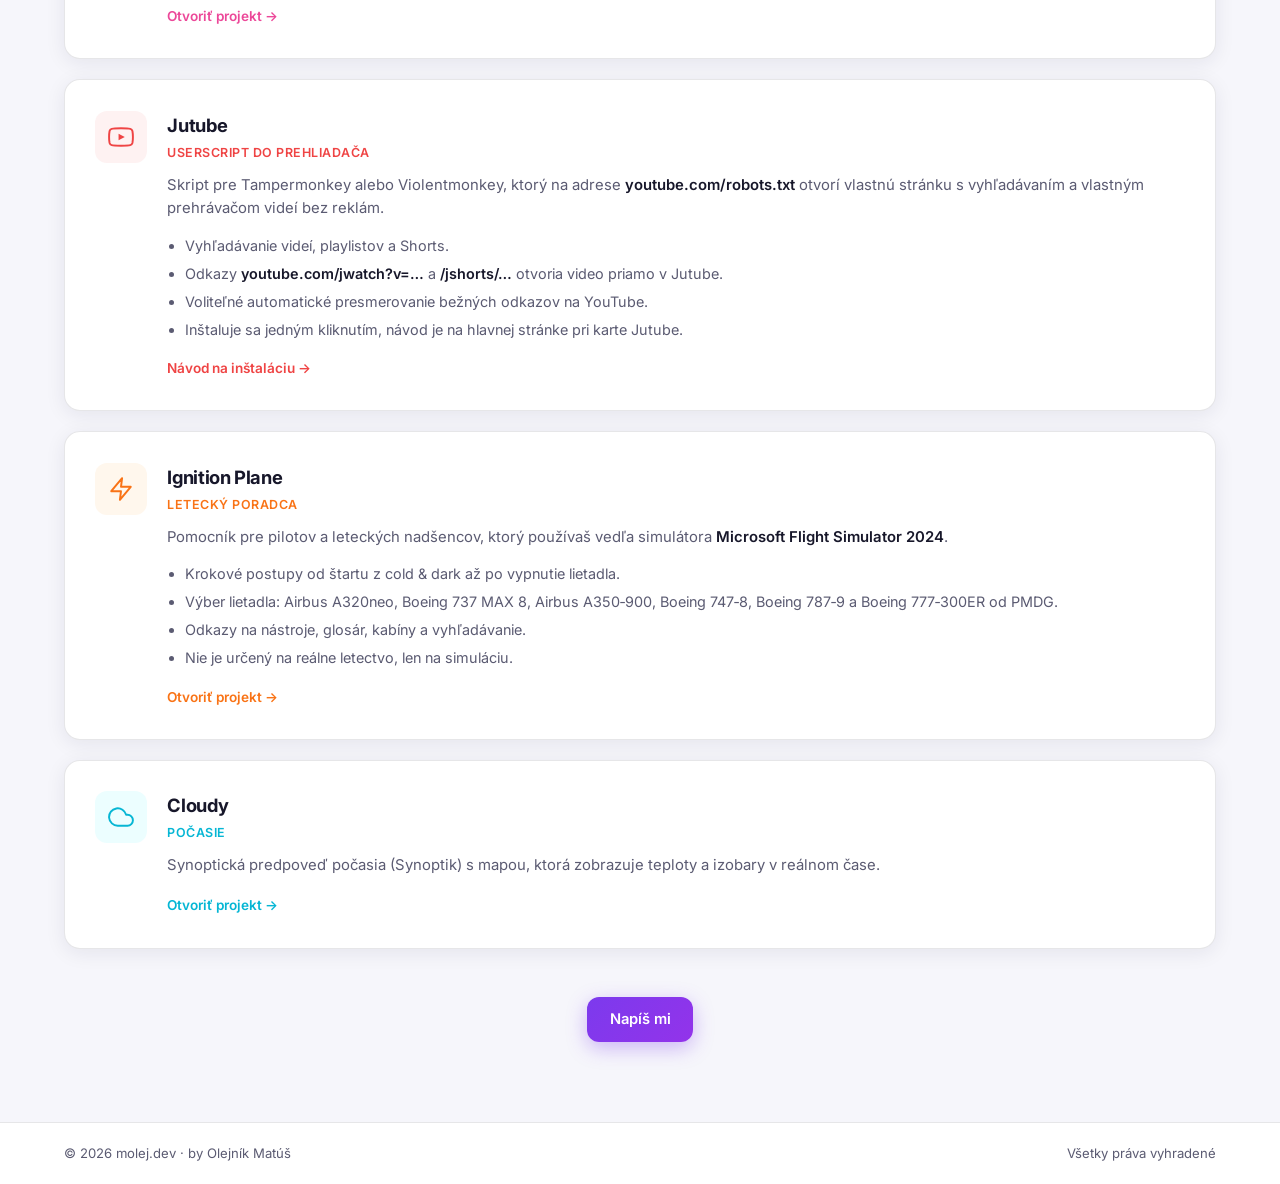
==== commit 5364f058: "Update latest changes Co-Authored-By: Claude Sonnet 5.5 <noreply@anthropic.com>" ====
--- a/o-mne.html
+++ b/o-mne.html
@@ -58,7 +58,7 @@
     <div class="container">
 
       <div class="about-box">
-        <p class="about-lead">Moje meno – <strong>M. Olejník</strong>. Projekty na tejto stránke sú moje, od nápadu až po hotovú web aplikáciu.</p>
+        <p class="about-lead">Moje meno je – <strong>M. Olejník</strong>. Projekty na tejto stránke sú moje, od nápadu až po hotovú web aplikáciu.</p>
         <p class="about-lead">Nižšie nájdeš v skratke podrobný popis každého z nich:</p>
       </div>
 
@@ -164,7 +164,7 @@
             </ul>
             <div class="detail-links">
               <a class="card-link" href="index.html#projekty">Návod na inštaláciu →</a>
-              <a class="card-link" href="https://github.com/sewoofnk/JUTUBE" target="_blank" rel="noopener">Zdrojový kód na GitHube →</a>
+              
             </div>
           </div>
         </article>
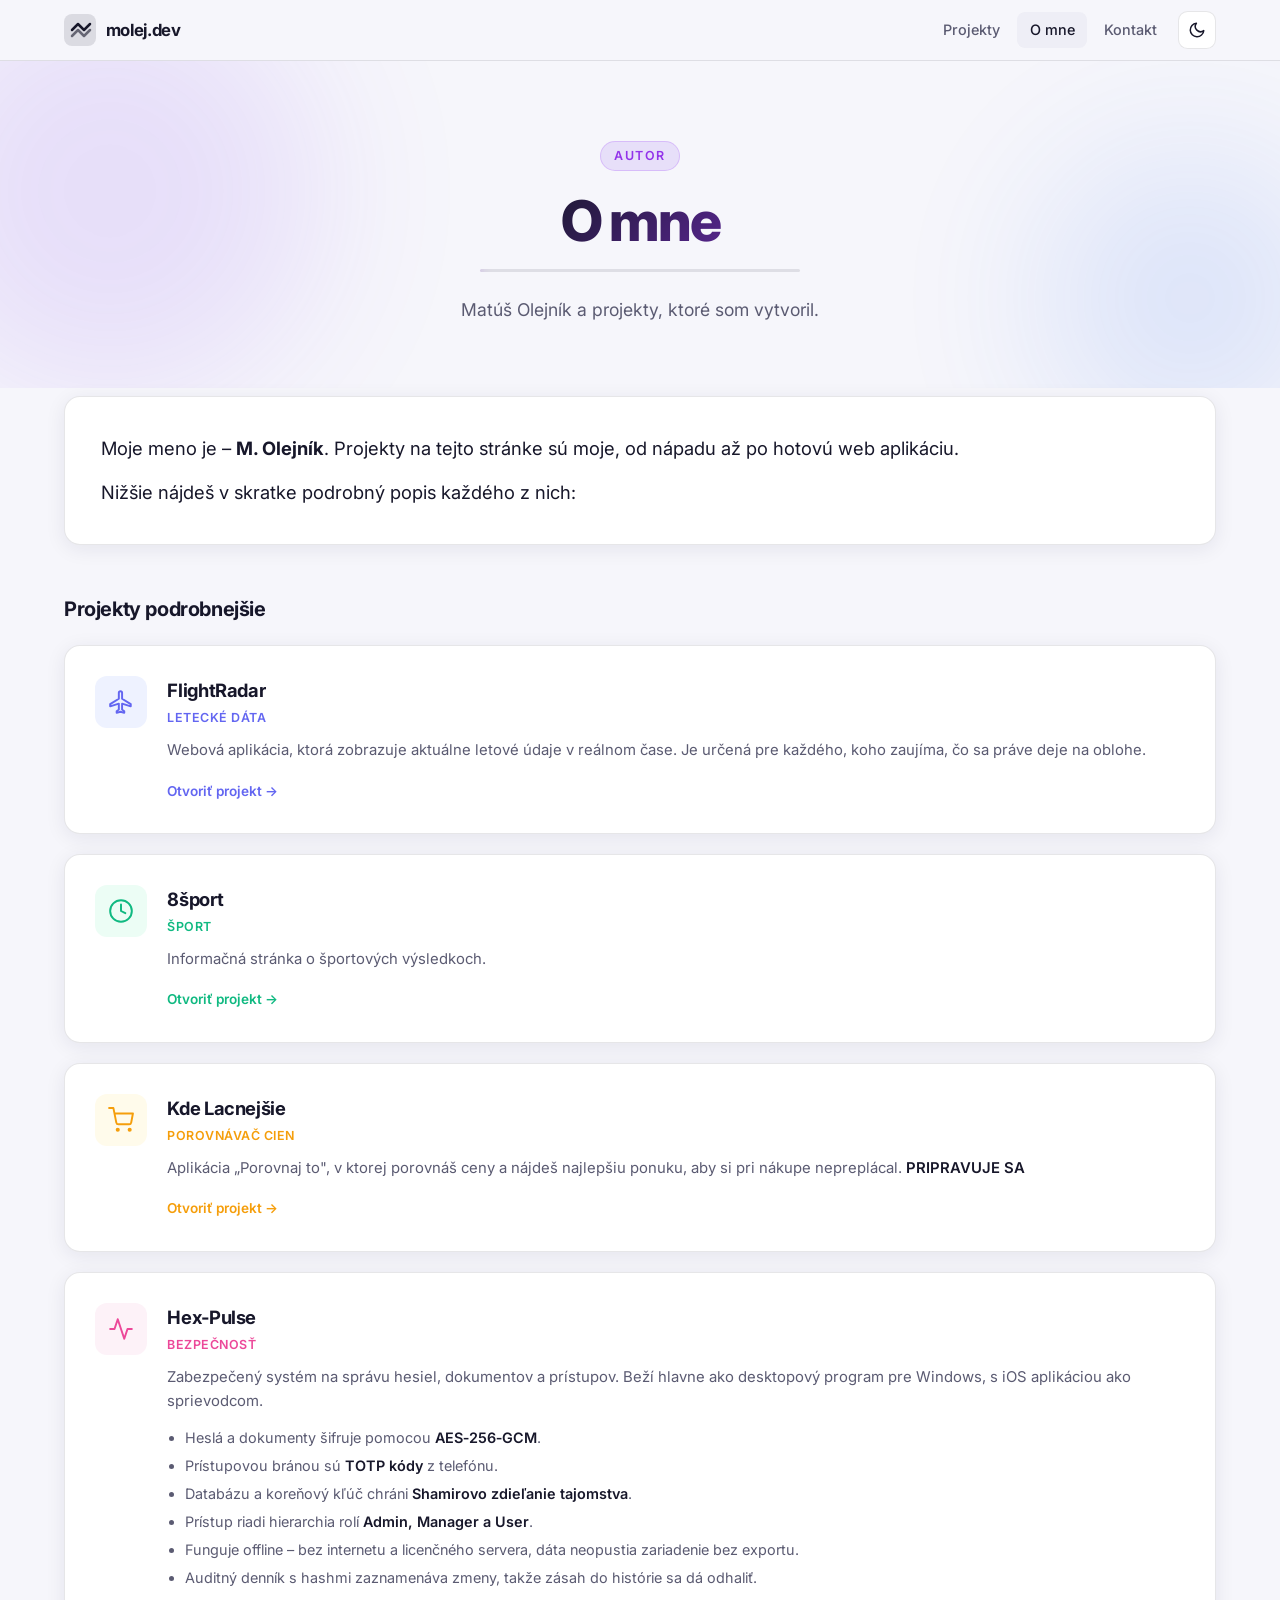
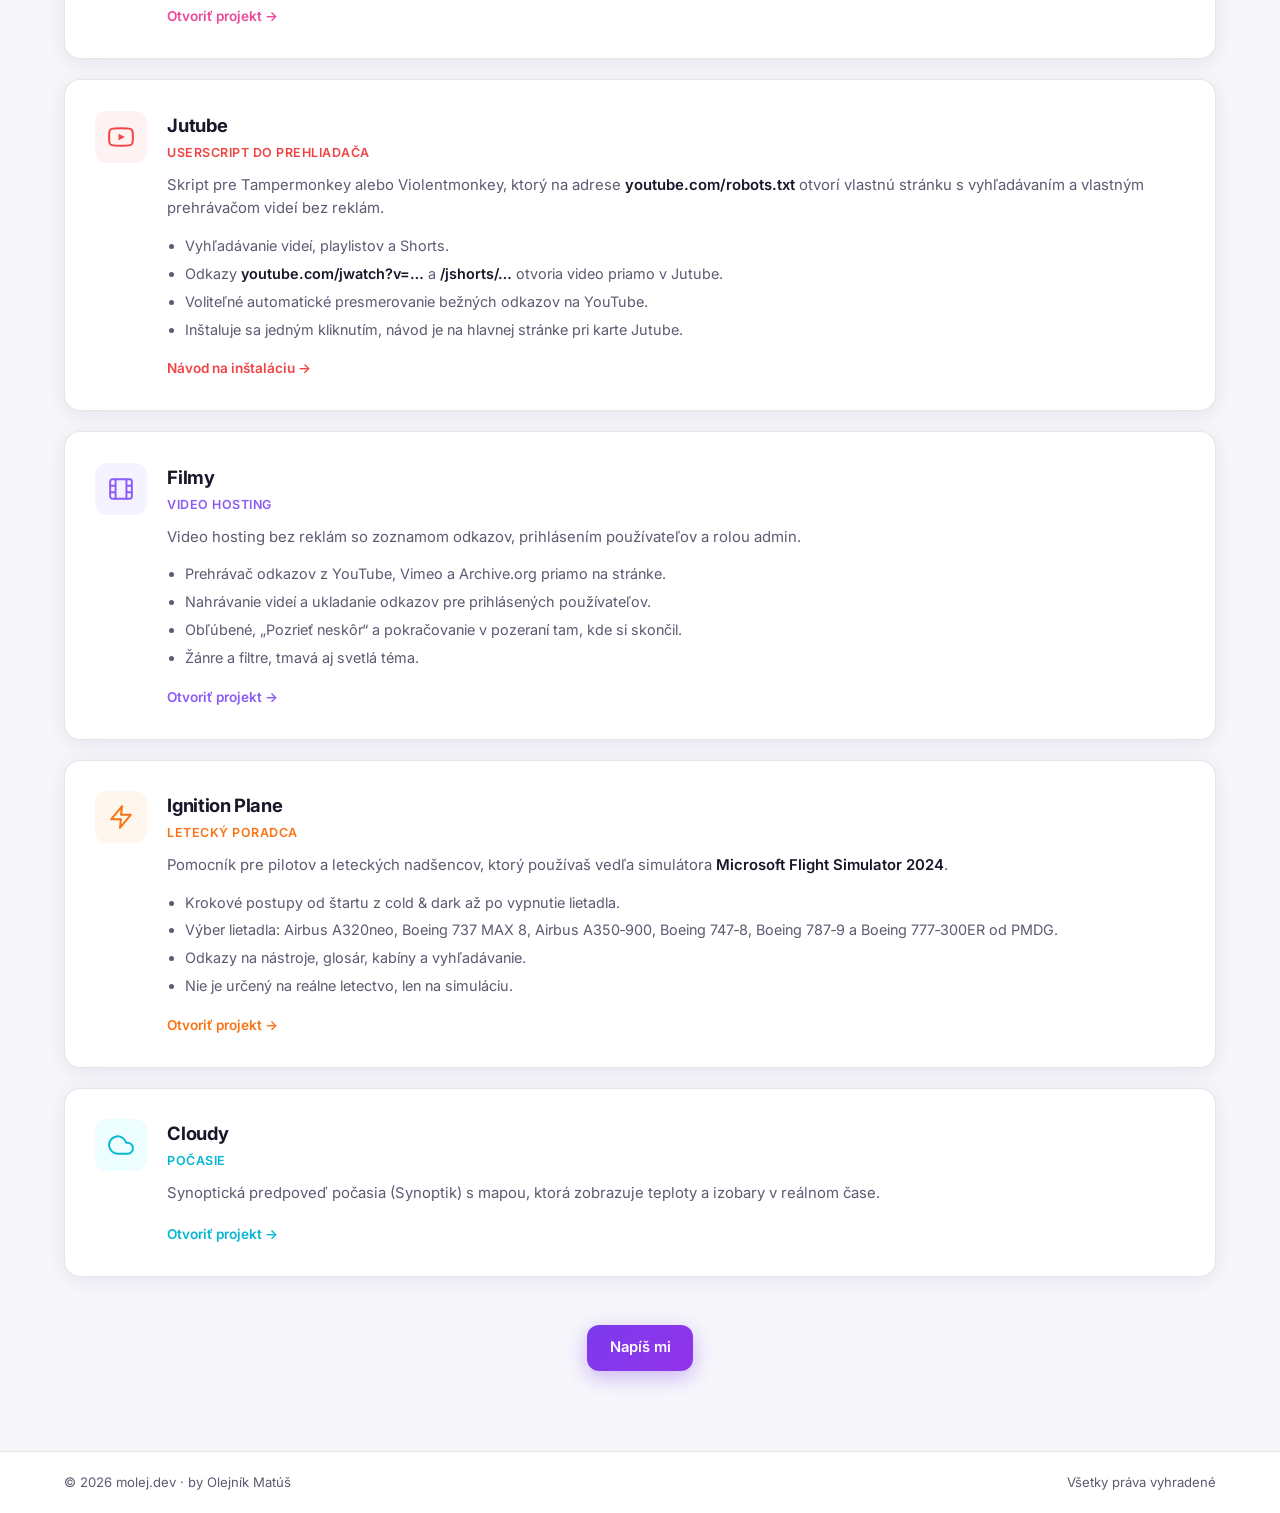
==== commit c3817580: "Pridaný projekt Filmy (karta a popis) Co-Authored-By: Claude Sonnet 5.5 <noreply@anthropic.com>" ====
--- a/o-mne.html
+++ b/o-mne.html
@@ -169,6 +169,30 @@
           </div>
         </article>
 
+        <!-- Filmy -->
+        <article class="detail" id="filmy" style="--icon-color: #8b5cf6;">
+          <div class="card-icon" style="--icon-color: #8b5cf6; --icon-bg: #f5f3ff;">
+            <svg viewBox="0 0 24 24" fill="none" stroke="currentColor" stroke-width="1.8" stroke-linecap="round" stroke-linejoin="round">
+              <rect x="2" y="3" width="20" height="18" rx="2"/>
+              <path d="M7 3v18M17 3v18M2 9h5M2 15h5M17 9h5M17 15h5"/>
+            </svg>
+          </div>
+          <div>
+            <h3>Filmy</h3>
+            <span class="detail-tag">Video hosting</span>
+            <p>Video hosting bez reklám so zoznamom odkazov, prihlásením používateľov a rolou admin.</p>
+            <ul>
+              <li>Prehrávač odkazov z YouTube, Vimeo a Archive.org priamo na stránke.</li>
+              <li>Nahrávanie videí a ukladanie odkazov pre prihlásených používateľov.</li>
+              <li>Obľúbené, „Pozrieť neskôr“ a pokračovanie v pozeraní tam, kde si skončil.</li>
+              <li>Žánre a filtre, tmavá aj svetlá téma.</li>
+            </ul>
+            <div class="detail-links">
+              <a class="card-link" href="https://filmosu.pages.dev" target="_blank" rel="noopener">Otvoriť projekt →</a>
+            </div>
+          </div>
+        </article>
+
         <!-- Ignition Plane -->
         <article class="detail" id="ignition-plane" style="--icon-color: #f97316;">
           <div class="card-icon" style="--icon-color: #f97316; --icon-bg: #fff7ed;">
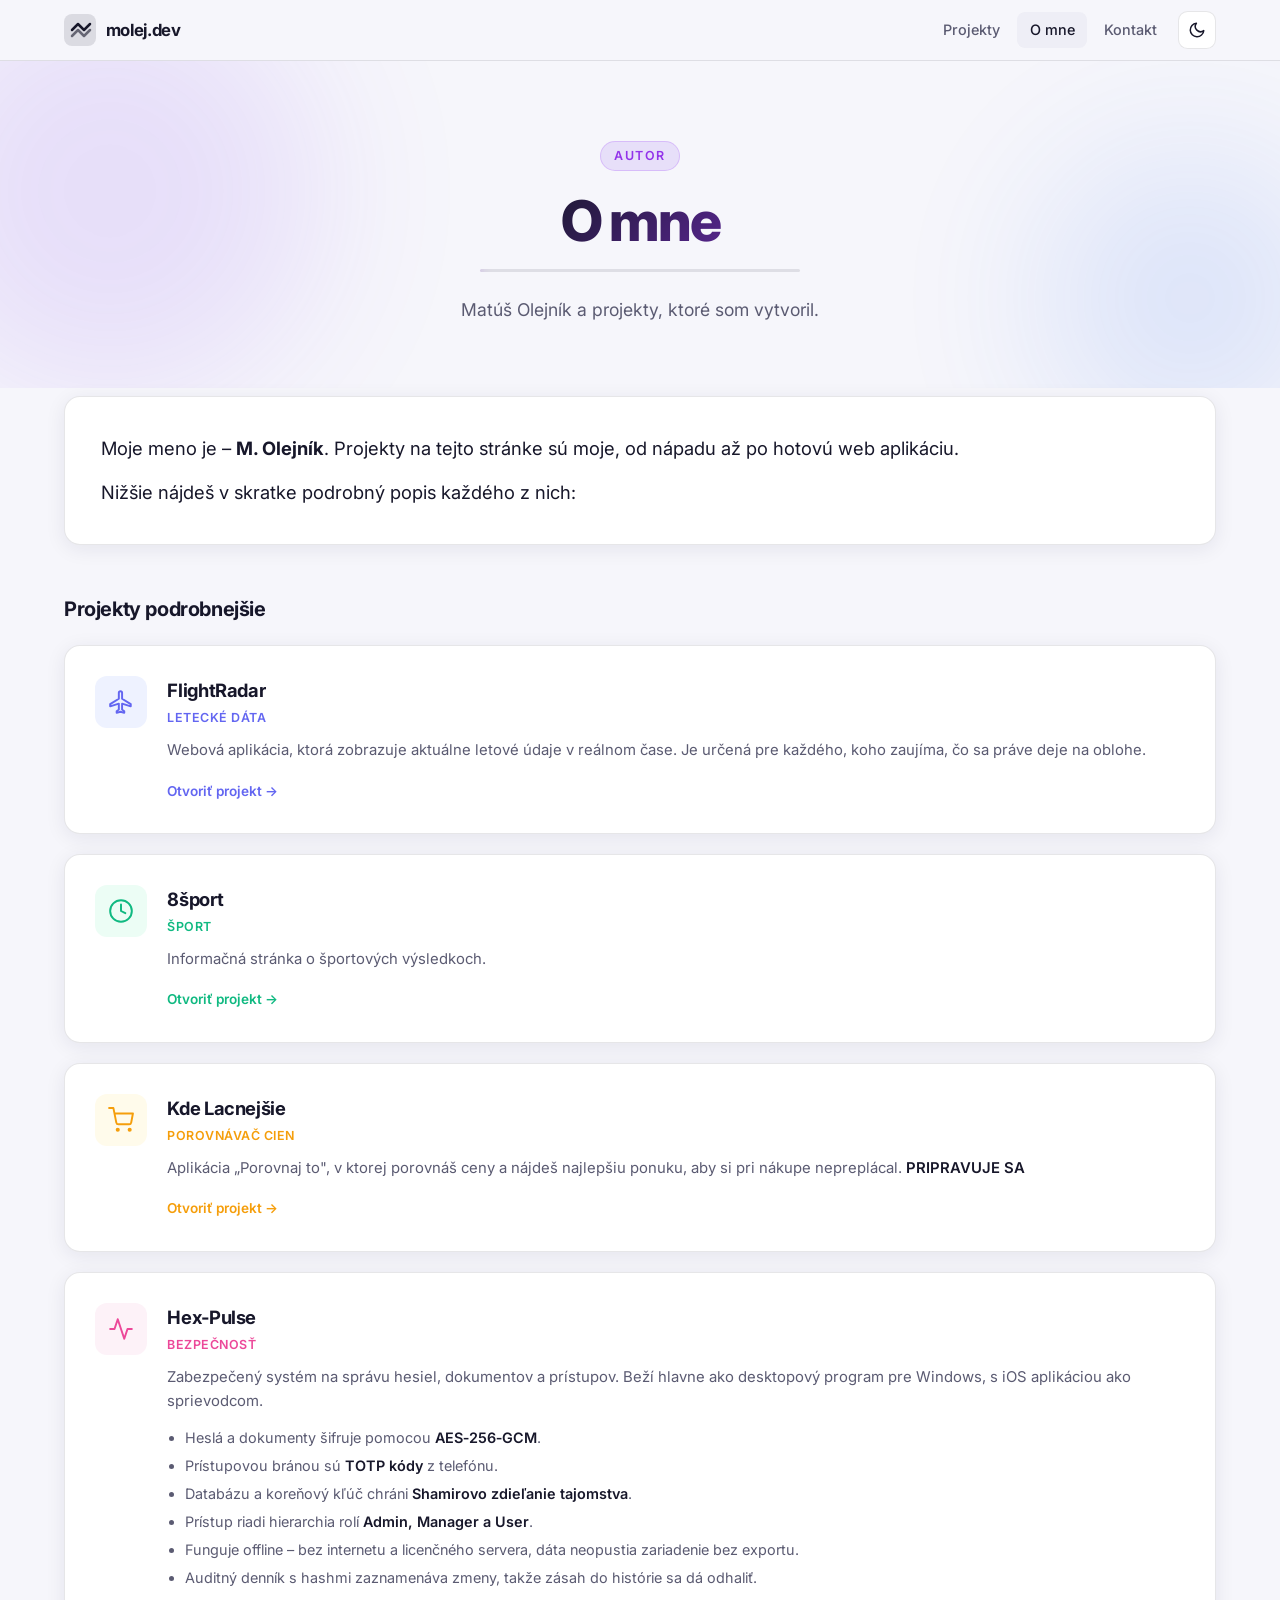
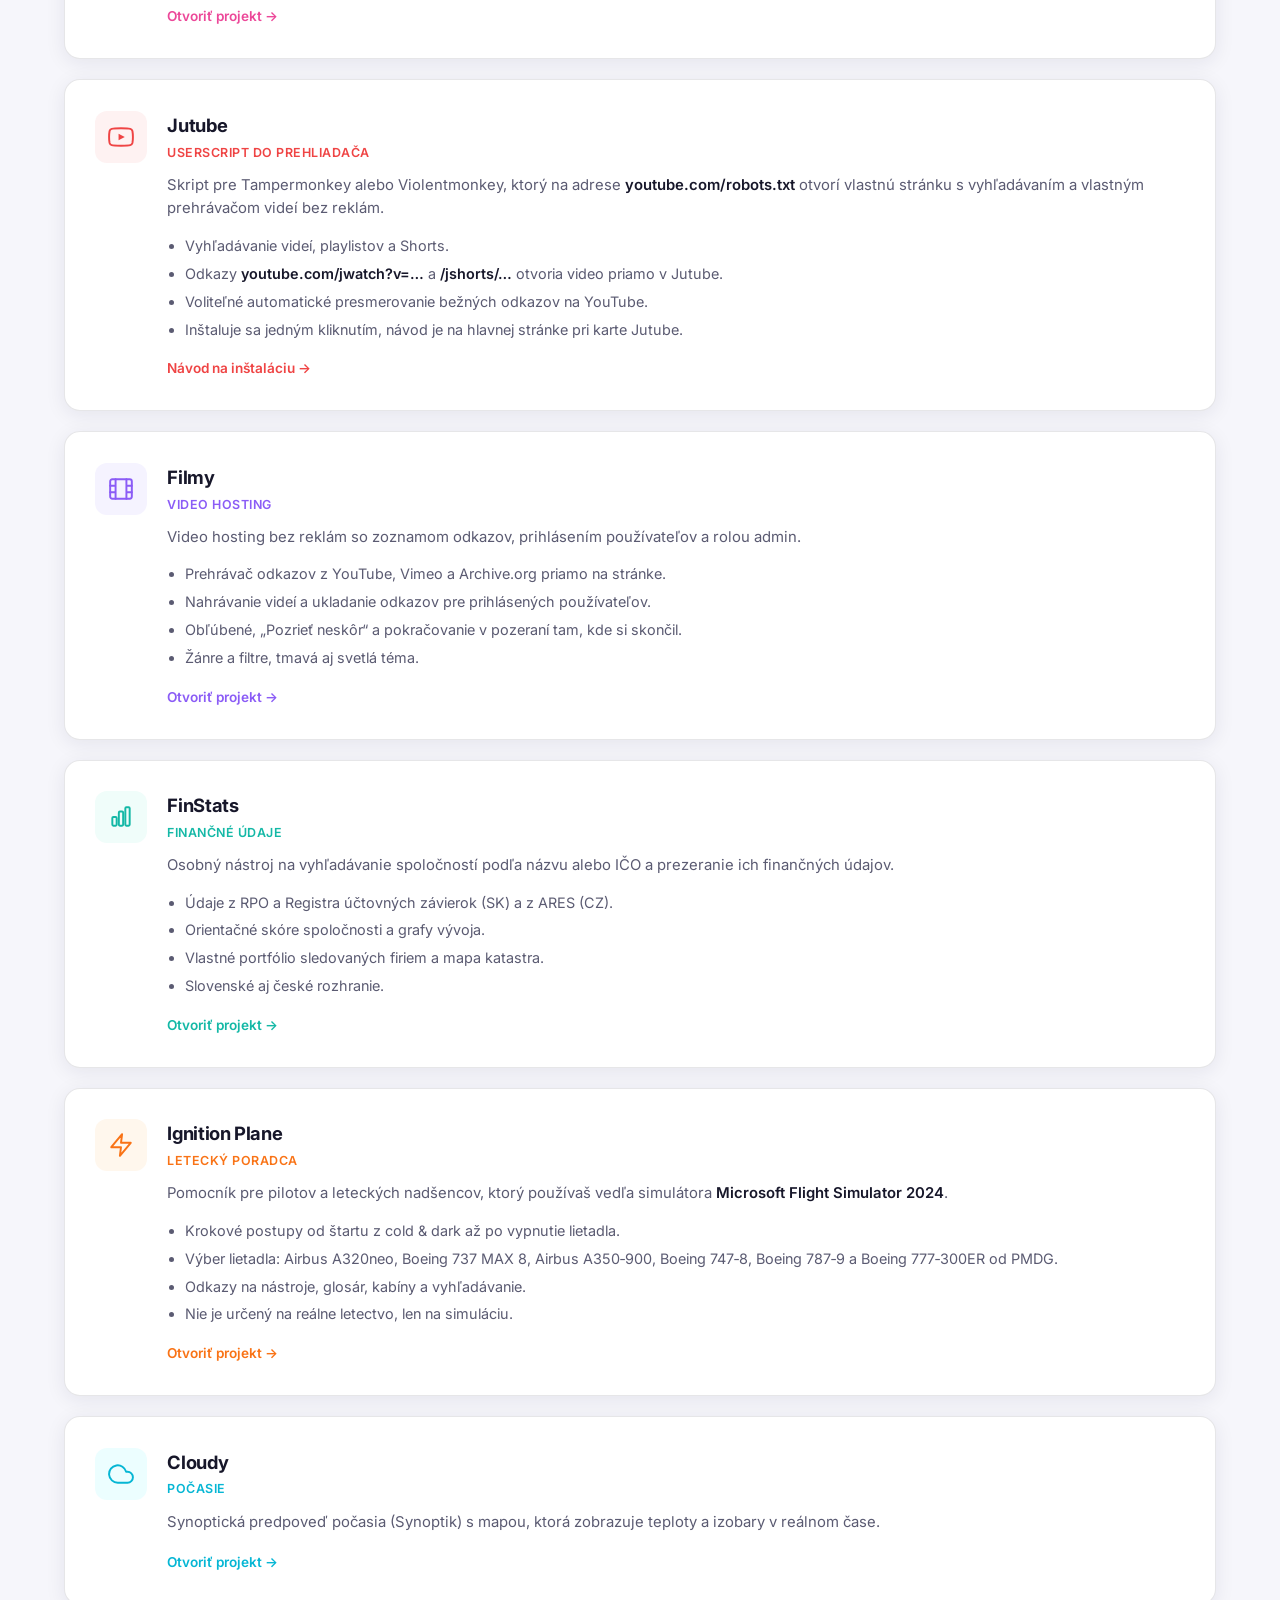
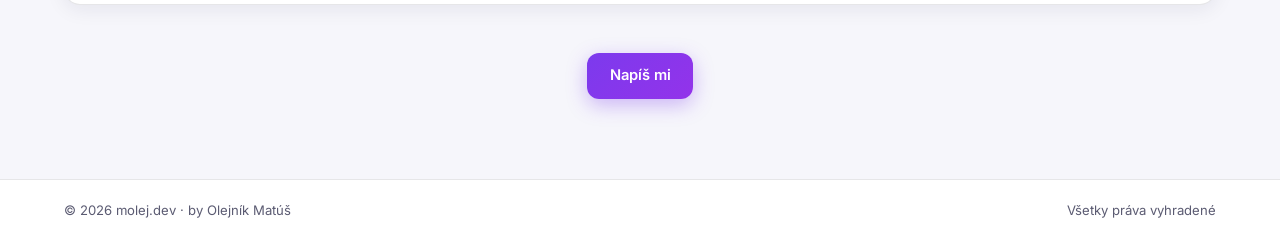
==== commit a59e96f2: "Pridaný projekt FinStats (karta a popis) Co-Authored-By: Claude Sonnet 5.5 <noreply@anthropic.com>" ====
--- a/o-mne.html
+++ b/o-mne.html
@@ -193,6 +193,29 @@
           </div>
         </article>
 
+        <!-- FinStats -->
+        <article class="detail" id="finstats" style="--icon-color: #14b8a6;">
+          <div class="card-icon" style="--icon-color: #14b8a6; --icon-bg: #f0fdfa;">
+            <svg viewBox="0 0 24 24" fill="none" stroke="currentColor" stroke-width="1.8" stroke-linecap="round" stroke-linejoin="round">
+              <rect x="4" y="12" width="4" height="8" rx="1"/><rect x="10" y="7" width="4" height="13" rx="1"/><rect x="16" y="3" width="4" height="17" rx="1"/>
+            </svg>
+          </div>
+          <div>
+            <h3>FinStats</h3>
+            <span class="detail-tag">Finančné údaje</span>
+            <p>Osobný nástroj na vyhľadávanie spoločností podľa názvu alebo IČO a prezeranie ich finančných údajov.</p>
+            <ul>
+              <li>Údaje z RPO a Registra účtovných závierok (SK) a z ARES (CZ).</li>
+              <li>Orientačné skóre spoločnosti a grafy vývoja.</li>
+              <li>Vlastné portfólio sledovaných firiem a mapa katastra.</li>
+              <li>Slovenské aj české rozhranie.</li>
+            </ul>
+            <div class="detail-links">
+              <a class="card-link" href="https://statsfin.pages.dev/" target="_blank" rel="noopener">Otvoriť projekt →</a>
+            </div>
+          </div>
+        </article>
+
         <!-- Ignition Plane -->
         <article class="detail" id="ignition-plane" style="--icon-color: #f97316;">
           <div class="card-icon" style="--icon-color: #f97316; --icon-bg: #fff7ed;">
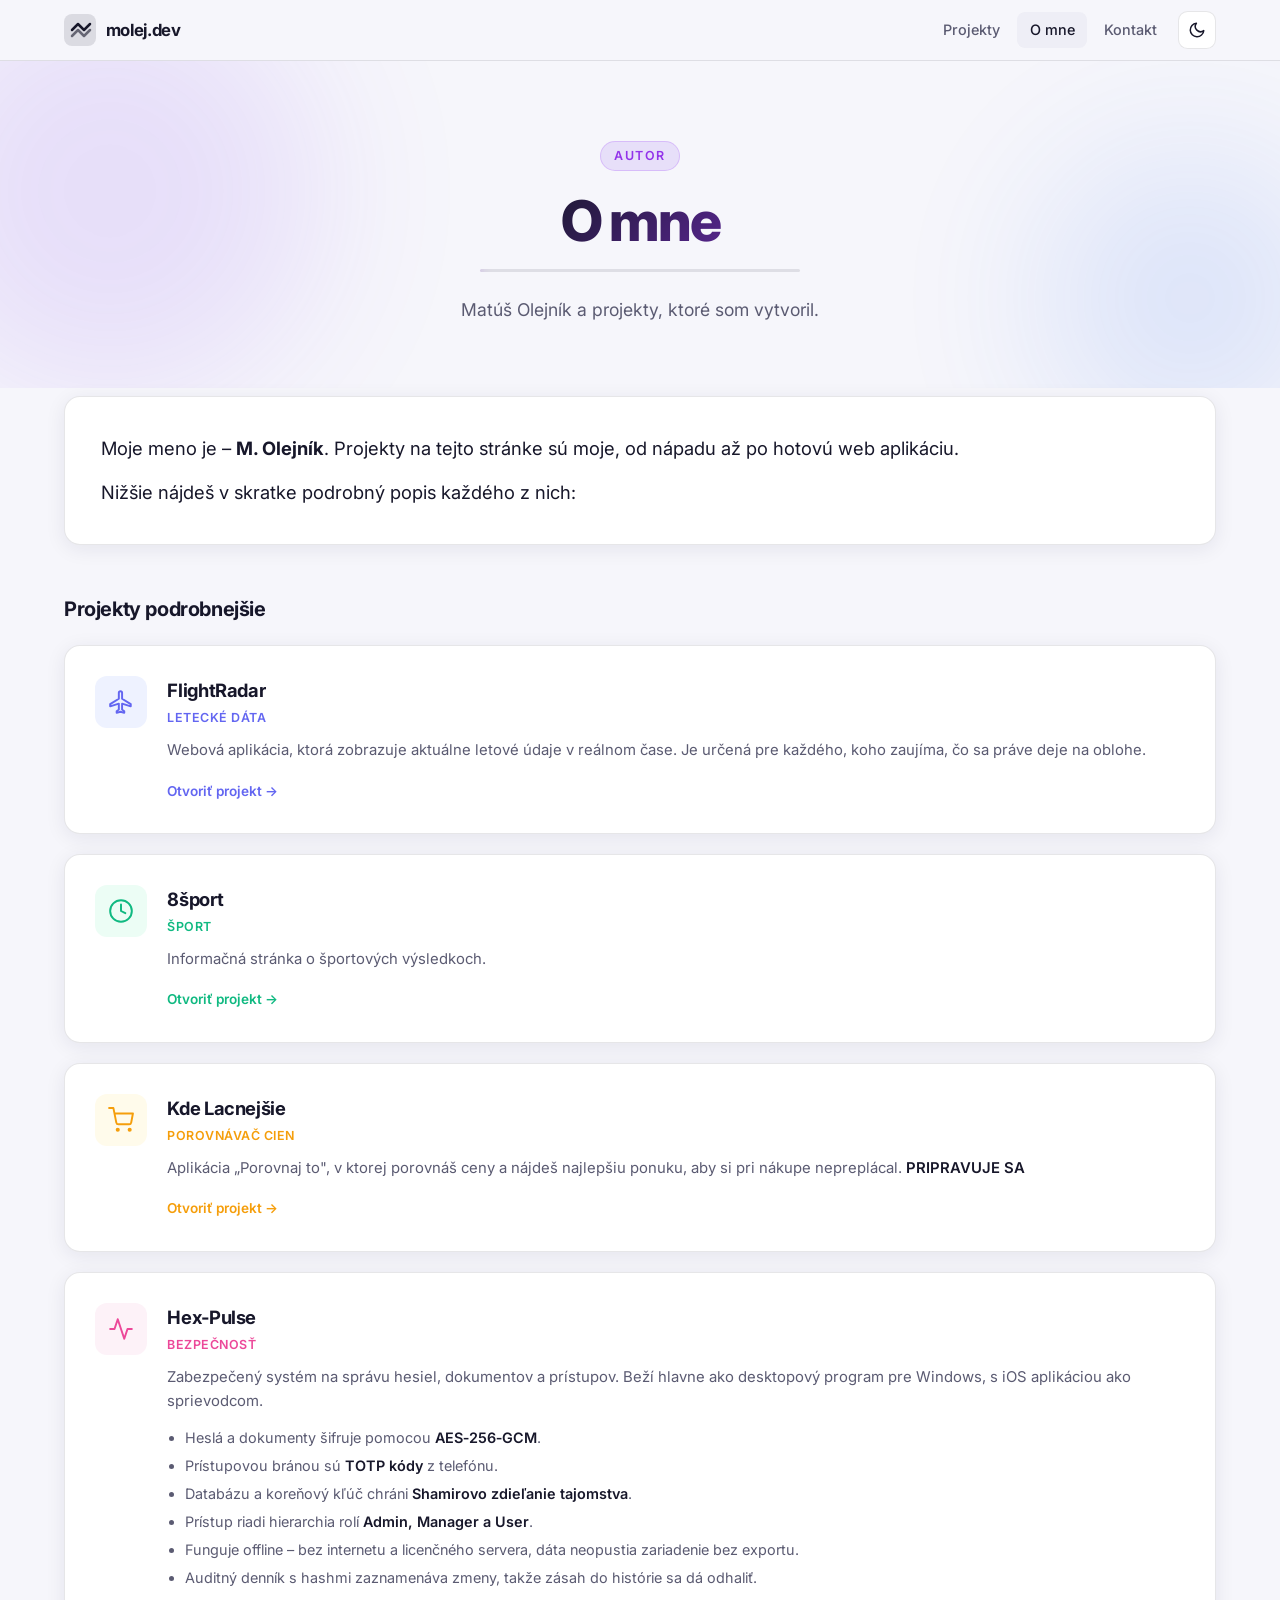
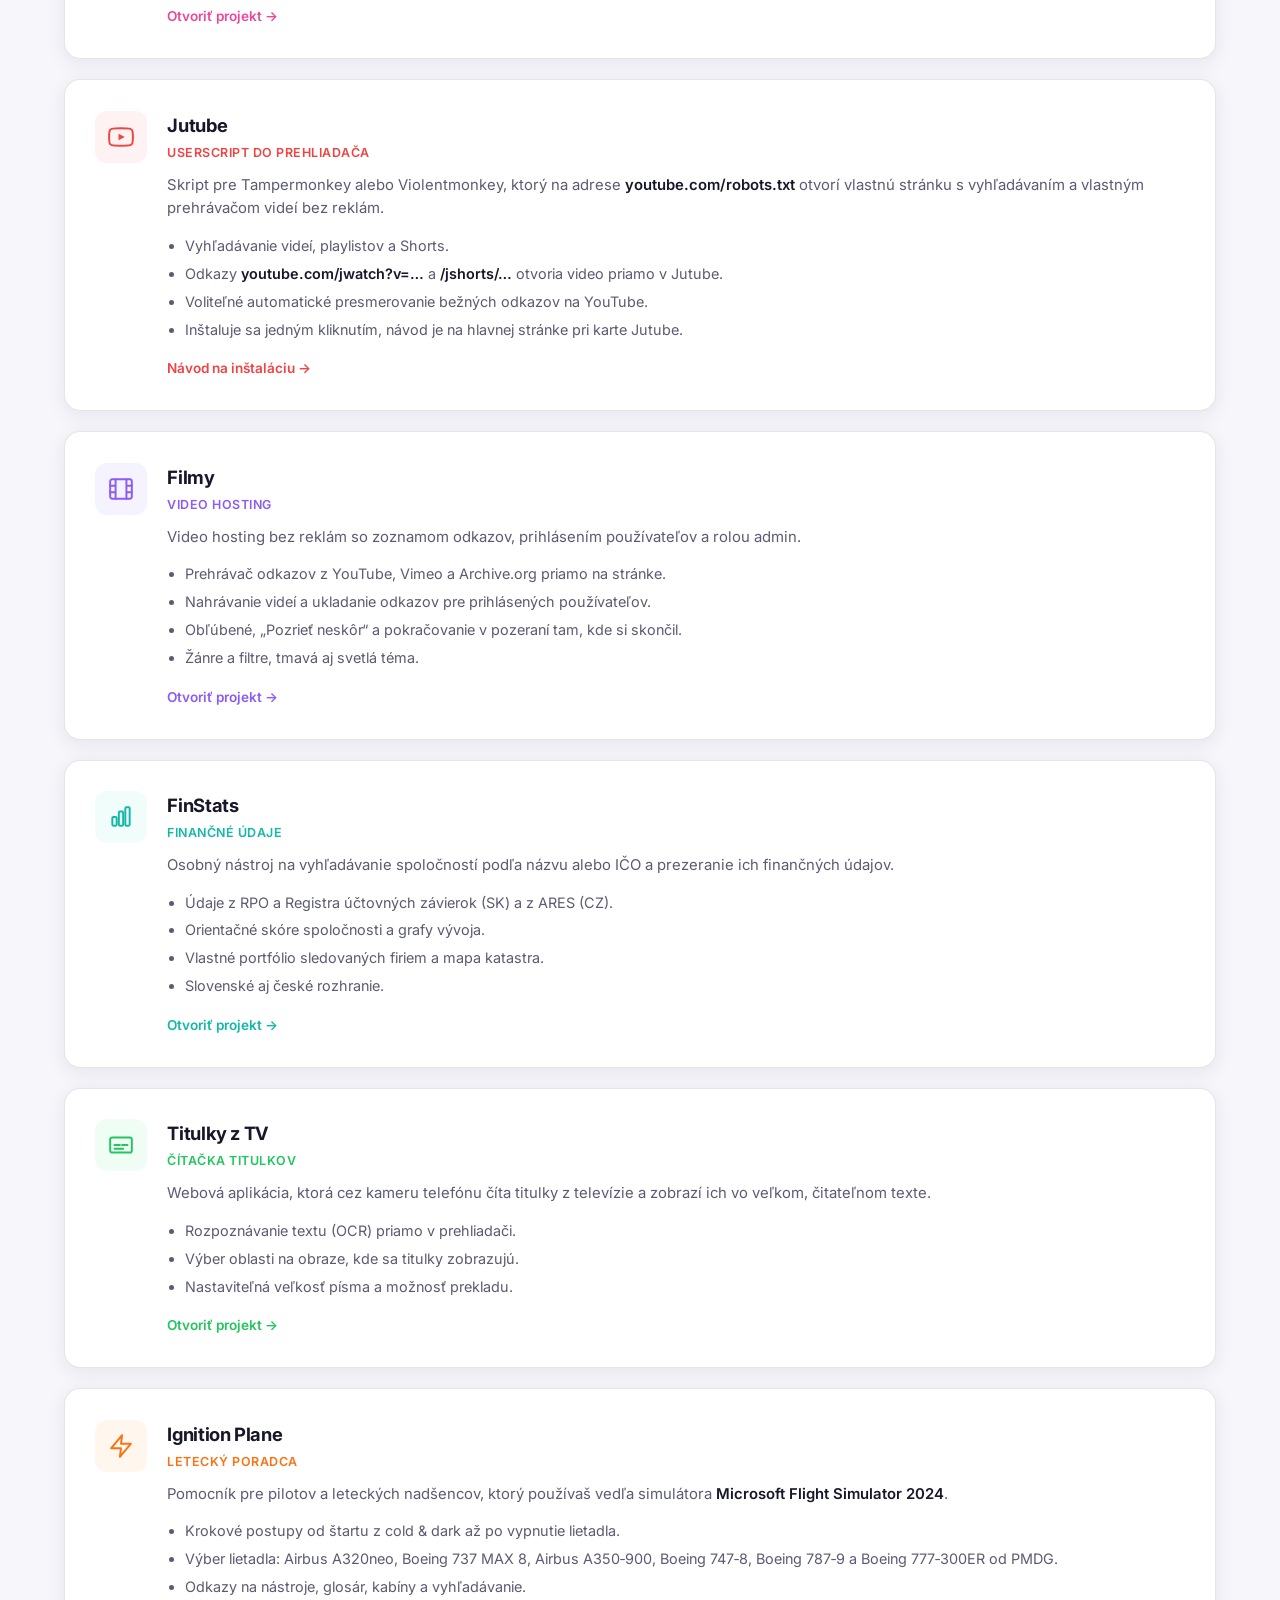
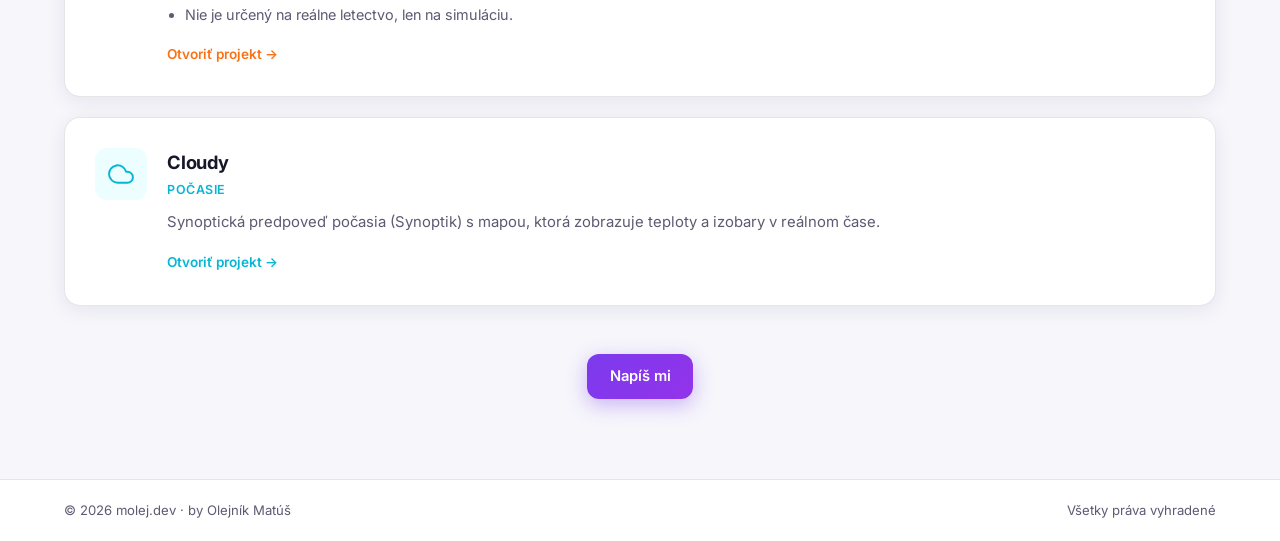
==== commit e239ceec: "Pridaný projekt Titulky z TV (karta a popis) Co-Authored-By: Claude Sonnet 5.5 <noreply@anthropic.co" ====
--- a/o-mne.html
+++ b/o-mne.html
@@ -216,6 +216,29 @@
           </div>
         </article>
 
+        <!-- Titulky z TV -->
+        <article class="detail" id="titulky" style="--icon-color: #22c55e;">
+          <div class="card-icon" style="--icon-color: #22c55e; --icon-bg: #f0fdf4;">
+            <svg viewBox="0 0 24 24" fill="none" stroke="currentColor" stroke-width="1.8" stroke-linecap="round" stroke-linejoin="round">
+              <rect x="2" y="5" width="20" height="14" rx="2"/>
+              <path d="M6 12h5M13 12h5M6 15.5h8"/>
+            </svg>
+          </div>
+          <div>
+            <h3>Titulky z TV</h3>
+            <span class="detail-tag">Čítačka titulkov</span>
+            <p>Webová aplikácia, ktorá cez kameru telefónu číta titulky z televízie a zobrazí ich vo veľkom, čitateľnom texte.</p>
+            <ul>
+              <li>Rozpoznávanie textu (OCR) priamo v prehliadači.</li>
+              <li>Výber oblasti na obraze, kde sa titulky zobrazujú.</li>
+              <li>Nastaviteľná veľkosť písma a možnosť prekladu.</li>
+            </ul>
+            <div class="detail-links">
+              <a class="card-link" href="https://titulkys.pages.dev/" target="_blank" rel="noopener">Otvoriť projekt →</a>
+            </div>
+          </div>
+        </article>
+
         <!-- Ignition Plane -->
         <article class="detail" id="ignition-plane" style="--icon-color: #f97316;">
           <div class="card-icon" style="--icon-color: #f97316; --icon-bg: #fff7ed;">
--- a/style.css
+++ b/style.css
@@ -737,6 +737,28 @@
   filter: brightness(1.12);
 }
 
+/* Contact row: two cells at the bottom */
+.contact-row {
+  display: grid;
+  grid-template-columns: repeat(2, 1fr);
+  gap: 1.25rem;
+  margin-top: 1.25rem;
+}
+
+.contact-cell {
+  cursor: default;
+}
+
+.contact-cell .contact-form {
+  padding-top: 0;
+}
+
+@media (max-width: 700px) {
+  .contact-row {
+    grid-template-columns: 1fr;
+  }
+}
+
 /* Contact form */
 .contact-form {
   display: flex;
